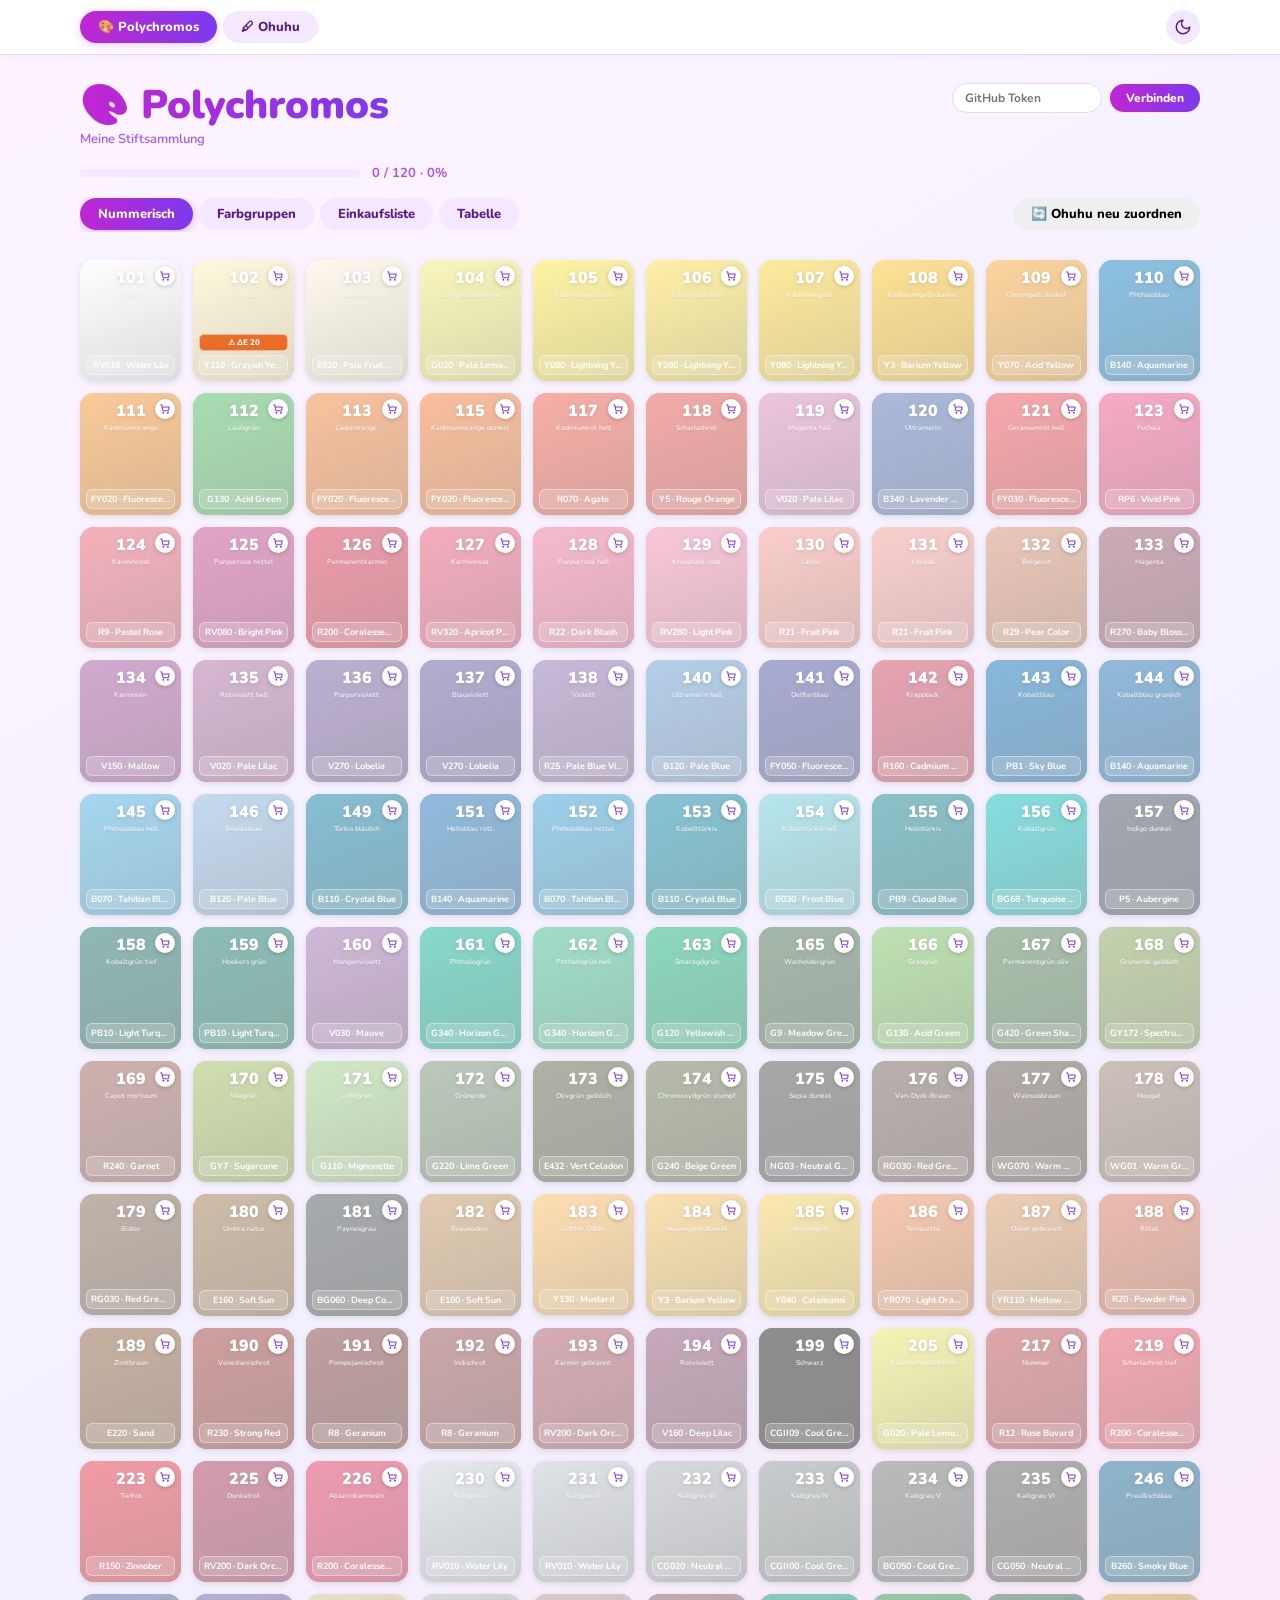
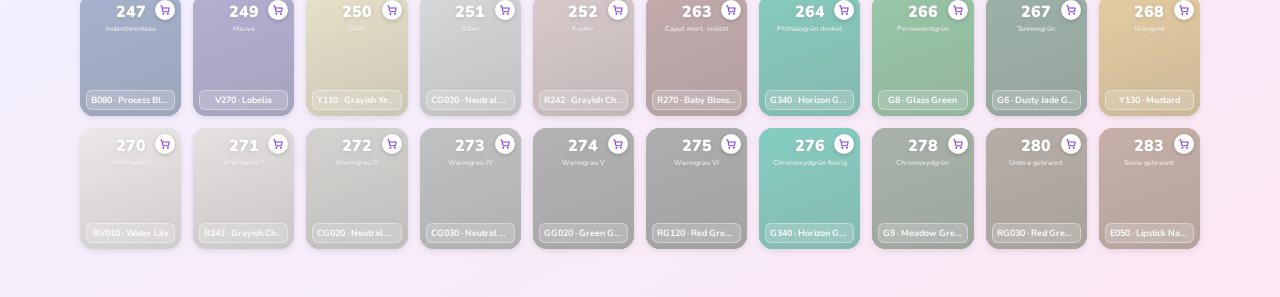
==== index.html @ 50393aac "feat: add Ohuhu color matching functionality and enhance UI with warning indicators" ====
<!DOCTYPE html>
<html lang="de">
<head>
  <meta charset="UTF-8">
  <meta name="viewport" content="width=device-width, initial-scale=1.0, viewport-fit=cover">
  <title>Colortracker</title>

  <!-- PWA -->
  <link rel="manifest" href="./manifest.json">
  <meta name="theme-color" content="#c026d3">
  <meta name="apple-mobile-web-app-capable" content="yes">
  <meta name="apple-mobile-web-app-status-bar-style" content="default">
  <meta name="apple-mobile-web-app-title" content="Colortracker">
  <link rel="apple-touch-icon" href="./icons/apple-touch-icon.png">
  <link rel="icon" type="image/x-icon" href="./favicon.ico">
  <link rel="icon" type="image/png" sizes="32x32" href="./icons/favicon-32x32.png">
  <link rel="icon" type="image/png" sizes="16x16" href="./icons/favicon-16x16.png">

  <link href="https://fonts.googleapis.com/css2?family=Nunito:wght@400;600;700;800;900&display=swap" rel="stylesheet">
  <link rel="stylesheet" href="./styles.css">
  <script>(function(){const t=localStorage.getItem('colortracker_theme')||( window.matchMedia('(prefers-color-scheme: dark)').matches?'dark':'light');document.documentElement.setAttribute('data-theme',t);})()</script>
  <script src="./data/polychromos.js"></script>
  <script src="./data/ohuhu.js"></script>
</head>
<body>
  <nav class="app-nav">
    <div class="nav-inner">
      <a href="./index.html" class="nav-link nav-link--active">🎨 Polychromos</a>
      <a href="./ohuhu.html" class="nav-link nav-link--inactive">🖊 Ohuhu</a>
      <button class="theme-toggle" id="themeToggle" aria-label="Dark mode umschalten"></button>
    </div>
  </nav>
  <div id="app" class="app-inner"></div>

  <script>

    // ── Helpers ───────────────────────────────────────────────────────────────
    function darken(hex, amount = 0.72) {
      const r = parseInt(hex.slice(1,3), 16);
      const g = parseInt(hex.slice(3,5), 16);
      const b = parseInt(hex.slice(5,7), 16);
      return '#' + [r,g,b].map(c => Math.round(c * amount).toString(16).padStart(2,'0')).join('');
    }

    const PENCILS_BY_NR = Object.fromEntries(PENCILS.map(p => [p.nr, p]));

    // ── Farbabstand (Lab/CIE76) für Ohuhu-Zuordnungs-Check ──────────────────────
    function hexToRgb(hex) {
      return [1,3,5].map(i => parseInt(hex.slice(i,i+2), 16));
    }
    function rgbToLab([r,g,b]) {
      const srgb = [r,g,b].map(c => {
        c /= 255;
        return c <= 0.04045 ? c/12.92 : Math.pow((c+0.055)/1.055, 2.4);
      });
      const [rl,gl,bl] = srgb;
      const x = (rl*0.4124564 + gl*0.3575761 + bl*0.1804375) / 0.95047;
      const y = (rl*0.2126729 + gl*0.7151522 + bl*0.0721750) / 1.0;
      const z = (rl*0.0193339 + gl*0.1191920 + bl*0.9503041) / 1.08883;
      const f = t => t > 0.008856 ? Math.cbrt(t) : (7.787*t + 16/116);
      const [fx,fy,fz] = [x,y,z].map(f);
      return [116*fy - 16, 500*(fx-fy), 200*(fy-fz)];
    }
    function labDist(hexA, hexB) {
      const [L1,a1,b1] = rgbToLab(hexToRgb(hexA));
      const [L2,a2,b2] = rgbToLab(hexToRgb(hexB));
      return Math.sqrt((L1-L2)**2 + (a1-a2)**2 + (b1-b2)**2);
    }
    // Für jeden Stift die nähste Ohuhu-Farbe vorab berechnen (Vergleich gegen die mittlere Auftragsstufe)
    const NEAREST_OHUHU_BY_NR = Object.fromEntries(PENCILS.map(p => {
      let best = null, bestDist = Infinity;
      for (const m of MARKERS) {
        const d = labDist(p.color, m.colors[2]);
        if (d < bestDist) { bestDist = d; best = m; }
      }
      return [p.nr, { code: best.code, name: best.name, dist: bestDist }];
    }));
    // Schwelle, ab der eine manuelle Zuordnung als farblich fragwürdig markiert wird (CIE76 ΔE)
    const OHUHU_MATCH_WARN_THRESHOLD = 20;

    // ── Ohuhu Dropdown ────────────────────────────────────────────────────────
    const MARKERS_BY_CODE = Object.fromEntries(MARKERS.map(m => [m.code, m]));

    const OHUHU_OPTS = '<option value="">— Ohuhu —</option>' +
      OHUHU_GROUPS.map(g => {
        const opts = g.codes
          .filter(c => MARKERS_BY_CODE[c])
          .map(c => `<option value="${c}">${c} · ${MARKERS_BY_CODE[c].name}</option>`)
          .join('');
        return opts ? `<optgroup label="${g.label}">${opts}</optgroup>` : '';
      }).join('');

    function ohuhuSelect(nr) {
      const val = getOhuhu(nr);
      const opts = val
        ? OHUHU_OPTS.replace(`value="${val}"`, `value="${val}" selected`)
        : OHUHU_OPTS;
      return `<select class="tile-ohuhu" onclick="event.stopPropagation()" onchange="setOhuhu(${nr},this.value)">${opts}</select>`;
    }

    // Prüft die manuelle Zuordnung gegen die reale Ohuhu-Farbe (ΔE = CIE76-Farbabstand, 0 = identisch, >20 = deutlich andere Farbe)
    function ohuhuMatchInfo(nr) {
      const val = getOhuhu(nr);
      const suggestion = NEAREST_OHUHU_BY_NR[nr];
      if (val) {
        const marker = MARKERS_BY_CODE[val];
        if (!marker) return null;
        const dist = labDist(PENCILS_BY_NR[nr].color, marker.colors[2]);
        if (dist >= OHUHU_MATCH_WARN_THRESHOLD) {
          return { type: 'warn', text: `⚠ ΔE ${dist.toFixed(0)}`,
            title: `Farbabstand groß (ΔE ${dist.toFixed(0)}) — näher wäre ${suggestion.code} · ${suggestion.name}` };
        }
        return null;
      }
      if (suggestion) {
        return { type: 'suggest', text: `≈ ${suggestion.code}`,
          title: `Nächstgelegene Ohuhu-Farbe (nicht bestätigt): ${suggestion.code} · ${suggestion.name}` };
      }
      return null;
    }

    function ohuhuMatchBadge(nr) {
      const info = ohuhuMatchInfo(nr);
      if (!info) return '';
      return `<div class="tile-ohuhu-warn${info.type === 'suggest' ? ' tile-ohuhu-warn--suggest' : ''}" title="${info.title}">${info.text}</div>`;
    }

    function ohuhuMatchInline(nr) {
      const info = ohuhuMatchInfo(nr);
      if (!info) return '';
      return `<span class="ohuhu-match-inline${info.type === 'suggest' ? ' ohuhu-match-inline--suggest' : ''}" title="${info.title}">${info.text}</span>`;
    }

    // ── State ─────────────────────────────────────────────────────────────────
    const STORAGE_KEY = 'polychromos_data';

    function loadState() {
      const raw = localStorage.getItem(STORAGE_KEY);
      if (raw === null) {
        // Erster Start: jeden Stift mit der farblich nächstgelegenen Ohuhu-Farbe vorbelegen
        const seeded = {};
        PENCILS.forEach(p => {
          const nearest = NEAREST_OHUHU_BY_NR[p.nr];
          if (nearest) seeded[p.nr] = { ohuhu: nearest.code, ohuhuAuto: true };
        });
        return seeded;
      }
      try { return JSON.parse(raw) || {}; }
      catch { return {}; }
    }

    function saveState() {
      localStorage.setItem(STORAGE_KEY, JSON.stringify(state));
    }

    let state = loadState();
    let currentView = localStorage.getItem('polychromos_view') || 'numeric';

    function isOwned(nr)    { return !!(state[nr]?.owned); }
    function isWishlist(nr) { return !!(state[nr]?.wishlist); }
    function getOhuhu(nr)   { return state[nr]?.ohuhu || ''; }
    function ownedCount()   { return PENCILS.filter(p => isOwned(p.nr)).length; }
    function wishlistCount(){ return PENCILS.filter(p => isWishlist(p.nr)).length; }

    function toggleOwned(nr) {
      state[nr] = state[nr] || {};
      state[nr].owned = !state[nr].owned;
      saveState(); broadcastUpdate(); scheduleGistSave();
      renderAll();
    }

    function toggleWishlist(nr) {
      state[nr] = state[nr] || {};
      state[nr].wishlist = !state[nr].wishlist;
      saveState(); broadcastUpdate(); scheduleGistSave(); renderAll();
    }

    function setOhuhu(nr, value) {
      state[nr] = state[nr] || {};
      state[nr].ohuhu = value.trim();
      state[nr].ohuhuAuto = false; // manuell bestätigt/geändert
      saveState(); broadcastUpdate(); scheduleGistSave();
    }

    // Überschreibt ALLE Ohuhu-Zuordnungen mit dem farblich nächstgelegenen Marker (ΔE-basiert)
    function recomputeAllOhuhuMatches() {
      PENCILS.forEach(p => {
        const nearest = NEAREST_OHUHU_BY_NR[p.nr];
        if (!nearest) return;
        state[p.nr] = state[p.nr] || {};
        state[p.nr].ohuhu = nearest.code;
        state[p.nr].ohuhuAuto = true;
      });
      saveState(); broadcastUpdate(); scheduleGistSave(); renderAll();
    }

    function setView(view) {
      currentView = view;
      localStorage.setItem('polychromos_view', view);
      renderAll();
    }

    // ── Shared Gist Sync ─────────────────────────────────────────────────────
    const TOKEN_KEY      = 'polychromos_gh_token';
    const SHARED_KEY     = 'shared_gist_id';
    const POLY_FILE      = 'polychromos_data.json';
    const OHUHU_FILE     = 'ohuhu_data.json';
    const GH_API         = 'https://api.github.com';

    let githubToken = localStorage.getItem(TOKEN_KEY) || '';
    let gistId      = localStorage.getItem(SHARED_KEY) || '';
    let syncStatus  = 'idle';
    let syncTimer   = null;

    function ghHeaders() {
      return { Authorization: `Bearer ${githubToken}`, Accept: 'application/vnd.github+json', 'Content-Type': 'application/json' };
    }

    async function connectGist() {
      const input = document.getElementById('token-input');
      const token = input?.value.trim();
      if (!token) return;
      githubToken = token;
      localStorage.setItem(TOKEN_KEY, token);
      gistId = ''; localStorage.removeItem(SHARED_KEY);
      await loadFromGist();
      renderAll();
    }

    function disconnectGist() {
      githubToken = ''; localStorage.removeItem(TOKEN_KEY);
      gistId = '';     localStorage.removeItem(SHARED_KEY);
      syncStatus = 'idle'; renderAll();
    }

    async function ensureGistId() {
      if (gistId) return;
      const r = await fetch(`${GH_API}/gists?per_page=100`, { headers: ghHeaders() });
      if (!r.ok) throw new Error('Token ungültig');
      const gists = await r.json();
      // Prefer shared gist (has both files), then fall back to single-file gists
      const found = gists.find(g => g.files[POLY_FILE] && g.files[OHUHU_FILE])
        || gists.find(g => g.files[POLY_FILE])
        || gists.find(g => g.files[OHUHU_FILE]);
      if (found) {
        gistId = found.id;
      } else {
        // Create shared gist with both datasets
        const ohuhuLocal = localStorage.getItem('ohuhu_data') || '{}';
        const cr = await fetch(`${GH_API}/gists`, {
          method: 'POST', headers: ghHeaders(),
          body: JSON.stringify({
            description: 'Polychromos & Ohuhu Sammlung',
            public: false,
            files: {
              [POLY_FILE]:  { content: JSON.stringify(state) },
              [OHUHU_FILE]: { content: ohuhuLocal },
            }
          })
        });
        if (!cr.ok) throw new Error('Gist erstellen fehlgeschlagen');
        gistId = (await cr.json()).id;
      }
      localStorage.setItem(SHARED_KEY, gistId);
    }

    async function loadFromGist() {
      if (!githubToken) return;
      syncStatus = 'syncing'; updateSyncUI();
      try {
        await ensureGistId();
        const r = await fetch(`${GH_API}/gists/${gistId}`, { headers: ghHeaders() });
        if (!r.ok) throw new Error();
        const data = await r.json();
        const content = data.files[POLY_FILE]?.content;
        if (content) { state = JSON.parse(content); saveState(); }
        syncStatus = 'synced';
      } catch(e) {
        syncStatus = 'error';
        gistId = ''; localStorage.removeItem(SHARED_KEY);
      }
      updateSyncUI();
    }

    async function saveToGist() {
      if (!githubToken) return;
      syncStatus = 'syncing'; updateSyncUI();
      try {
        await ensureGistId();
        const r = await fetch(`${GH_API}/gists/${gistId}`, {
          method: 'PATCH', headers: ghHeaders(),
          body: JSON.stringify({ files: { [POLY_FILE]: { content: JSON.stringify(state) } } })
        });
        if (!r.ok) throw new Error();
        syncStatus = 'synced';
      } catch(e) { syncStatus = 'error'; }
      updateSyncUI();
    }

    // ── Cross-Tab Sync ────────────────────────────────────────────────────────
    const syncChannel = new BroadcastChannel('polychromos-sync');

    function broadcastUpdate() {
      try { syncChannel.postMessage({ type: 'updated', source: 'polychromos' }); } catch {}
    }

    syncChannel.onmessage = ({ data }) => {
      if (data.type !== 'updated') return;
      state = loadState();
      renderAll();
    };

    function scheduleGistSave() {
      clearTimeout(syncTimer);
      syncTimer = setTimeout(saveToGist, 1500);
    }

    function updateSyncUI() {
      const el = document.getElementById('sync-status');
      if (!el) return;
      const map = { idle: '', syncing: '⏳', synced: '☁ gespeichert', error: '⚠ Fehler' };
      el.textContent = map[syncStatus] || '';
    }

    if (githubToken) loadFromGist().then(() => renderAll());

    // ── Render: Header ────────────────────────────────────────────────────────
    function renderAuthBar() {
      if (githubToken) {
        return `
          <div class="auth-bar">
            <span id="sync-status" class="sync-label">${{idle:'',syncing:'⏳',synced:'☁ gespeichert',error:'⚠ Fehler'}[syncStatus]||''}</span>
            <span class="connected-badge">✓ GitHub</span>
            <button class="auth-btn" onclick="disconnectGist()">Trennen</button>
          </div>`;
      }
      return `
        <div class="auth-bar">
          <input id="token-input" class="token-input" type="password" placeholder="GitHub Token"
            onkeydown="if(event.key==='Enter')connectGist()">
          <button class="connect-btn" onclick="connectGist()">Verbinden</button>
        </div>`;
    }

    function renderHeader() {
      const count = ownedCount();
      const pct = Math.round(count / PENCILS.length * 100);
      return `
        <div class="app-header">
          <div class="header-top">
            <div>
              <h1 class="app-title">🎨 Polychromos</h1>
              <p class="app-subtitle">Meine Stiftsammlung</p>
            </div>
            ${renderAuthBar()}
          </div>
          <div class="progress-row">
            <div class="progress-bar"><div class="progress-fill" style="width:${pct}%"></div></div>
            <span class="progress-label">${count} / ${PENCILS.length} · ${pct}%</span>
          </div>
          <div class="view-toggle">
            <button id="btn-numeric"  class="toggle-btn" onclick="setView('numeric')">Nummerisch</button>
            <button id="btn-groups"   class="toggle-btn" onclick="setView('groups')">Farbgruppen</button>
            <button id="btn-wishlist" class="toggle-btn" onclick="setView('wishlist')">Einkaufsliste${wishlistCount() ? ` (${wishlistCount()})` : ''}</button>
            <button id="btn-table"    class="toggle-btn" onclick="setView('table')">Tabelle</button>
            <button class="toggle-btn" style="margin-left:auto" onclick="recomputeAllOhuhuMatches()" data-tooltip="Alle Ohuhu-Zuordnungen anhand der Hex-Werte neu berechnen (überschreibt aktuelle Auswahl)">🔄 Ohuhu neu zuordnen</button>
          </div>
        </div>`;
    }

    // ── Render: Tile ──────────────────────────────────────────────────────────
    const ICON_CART = `<svg width="10" height="10" viewBox="0 0 24 24" fill="none" stroke="currentColor" stroke-width="2.5" stroke-linecap="round" stroke-linejoin="round"><circle cx="8" cy="21" r="1"/><circle cx="19" cy="21" r="1"/><path d="M2.05 2.05h2l2.66 12.42a2 2 0 0 0 2 1.58h9.78a2 2 0 0 0 1.95-1.57l1.65-7.43H5.12"/></svg>`;

    function renderTile(p) {
      const owned    = isOwned(p.nr);
      const wishlist = isWishlist(p.nr);

      const cartBadge = `<div class="tile-badge tile-badge--cart${wishlist ? ' tile-badge--cart-active' : ''}" onclick="event.stopPropagation();toggleWishlist(${p.nr})" data-tooltip="${wishlist ? 'Auf der Einkaufsliste' : 'Zur Einkaufsliste hinzufügen'}">${ICON_CART}</div>`;
      return `<div
        class="tile${owned ? '' : ' tile--unowned'}"
        onclick="toggleOwned(${p.nr})"
        title="${p.name} · Nr. ${p.nr} · ${p.lf}"
        style="background:linear-gradient(160deg,${p.color},${darken(p.color)})">
        <div class="tile-code">${p.nr}</div>
        <div class="tile-name">${p.name}</div>
        ${cartBadge}
        ${ohuhuMatchBadge(p.nr)}
        ${ohuhuSelect(p.nr)}
      </div>`;
    }

    // ── Render: Views ─────────────────────────────────────────────────────────

    function groupGradient(nrs, byNr) {
      const colors = nrs.map(nr => byNr[nr]?.color).filter(Boolean);
      const n = 10;
      const samples = colors.length <= n
        ? colors
        : Array.from({length: n}, (_, i) => colors[Math.floor(i * colors.length / n)]);
      return `linear-gradient(90deg, ${samples.join(', ')})`;
    }

    function renderNumeric() {
      return `<div class="tile-grid">${PENCILS.map(p => renderTile(p)).join('')}</div>`;
    }

    function renderGroups() {
      const byNr = Object.fromEntries(PENCILS.map(p => [p.nr, p]));
      return POLYCHROMOS_GROUPS.map(g => `
        <div class="color-group">
          <div class="group-gradient" style="background:${groupGradient(g.nrs, byNr)}"></div>
          <h2 class="group-heading">${g.label}</h2>
          <div class="tile-grid">${g.nrs.map(nr => byNr[nr] ? renderTile(byNr[nr]) : '').join('')}</div>
        </div>`).join('');
    }

    function renderShoppingList() {
      const items = PENCILS.filter(p => isWishlist(p.nr));
      if (!items.length) return `<p class="shopping-empty">Keine Stifte auf der Einkaufsliste.</p>`;
      return `<div class="shopping-list">${items.map(p => `
        <div class="shopping-item" onclick="toggleWishlist(${p.nr})" title="Von Liste entfernen">
          <div class="shopping-swatch" style="background:${p.color}"></div>
          <span class="shopping-code">Nr. ${p.nr}</span>
          <span class="shopping-name">${p.name}</span>
        </div>`).join('')}</div>`;
    }

    const ICON_CHECK = `<svg width="12" height="12" viewBox="0 0 24 24" fill="none" stroke="currentColor" stroke-width="3" stroke-linecap="round" stroke-linejoin="round"><polyline points="20 6 9 17 4 12"/></svg>`;

    function renderTable() {
      return `<div class="table-scroll"><table class="data-table">
        <thead><tr>
          <th></th>
          <th>Nr.</th>
          <th>Name</th>
          <th>Lichtfestigkeit</th>
          <th data-tooltip="Besessen">` + ICON_CHECK + `</th>
          <th data-tooltip="Einkaufsliste">` + ICON_CART + `</th>
          <th>Ohuhu</th>
        </tr></thead>
        <tbody>${PENCILS.map(p => {
          const owned    = isOwned(p.nr);
          const wishlist = isWishlist(p.nr);
          const ohuhu    = getOhuhu(p.nr);
          return `<tr>
            <td><div class="table-swatch" style="background:${p.color}"></div></td>
            <td>${p.nr}</td>
            <td>${p.name}</td>
            <td class="table-lf">${p.lf}</td>
            <td><button class="table-icon-btn${owned ? ' table-icon-btn--active' : ''}" onclick="toggleOwned(${p.nr})" data-tooltip="${owned ? 'Besessen' : 'Nicht besessen'}">${ICON_CHECK}</button></td>
            <td><button class="table-icon-btn${wishlist ? ' table-icon-btn--green' : ''}" onclick="toggleWishlist(${p.nr})" data-tooltip="${wishlist ? 'Auf der Einkaufsliste' : 'Zur Einkaufsliste hinzufügen'}">${ICON_CART}</button></td>
            <td style="color:var(--c-accent);font-size:12px">${ohuhu || '—'} ${ohuhuMatchInline(p.nr)}</td>
          </tr>`;
        }).join('')}</tbody>
      </table></div>`;
    }

    // ── Render: All ───────────────────────────────────────────────────────────
    function renderAll() {
      const app = document.getElementById('app');
      app.innerHTML = renderHeader() +
        (currentView === 'groups'   ? renderGroups() :
         currentView === 'wishlist' ? renderShoppingList() :
         currentView === 'table'    ? renderTable() :
         renderNumeric());
      document.getElementById('btn-numeric').className  = `toggle-btn toggle-btn--${currentView === 'numeric'  ? 'active' : 'inactive'}`;
      document.getElementById('btn-groups').className   = `toggle-btn toggle-btn--${currentView === 'groups'   ? 'active' : 'inactive'}`;
      document.getElementById('btn-wishlist').className = `toggle-btn toggle-btn--${currentView === 'wishlist' ? 'active' : 'inactive'}`;
      document.getElementById('btn-table').className    = `toggle-btn toggle-btn--${currentView === 'table'    ? 'active' : 'inactive'}`;
    }

    renderAll();

    if ('serviceWorker' in navigator) {
      navigator.serviceWorker.register('./sw.js').catch(e => console.warn('SW:', e));
    }

    // ── Theme toggle ──────────────────────────────────────────────────────────
    const themeToggle = document.getElementById('themeToggle');
    const ICON_SUN  = `<svg xmlns="http://www.w3.org/2000/svg" width="18" height="18" viewBox="0 0 24 24" fill="none" stroke="currentColor" stroke-width="2" stroke-linecap="round" stroke-linejoin="round"><circle cx="12" cy="12" r="4"/><path d="M12 2v2M12 20v2M4.93 4.93l1.41 1.41M17.66 17.66l1.41 1.41M2 12h2M20 12h2M6.34 17.66l-1.41 1.41M19.07 4.93l-1.41 1.41"/></svg>`;
    const ICON_MOON = `<svg xmlns="http://www.w3.org/2000/svg" width="18" height="18" viewBox="0 0 24 24" fill="none" stroke="currentColor" stroke-width="2" stroke-linecap="round" stroke-linejoin="round"><path d="M12 3a6 6 0 0 0 9 9 9 9 0 1 1-9-9Z"/></svg>`;
    function applyTheme(theme) {
      document.documentElement.setAttribute('data-theme', theme);
      themeToggle.innerHTML = theme === 'dark' ? ICON_SUN : ICON_MOON;
      localStorage.setItem('colortracker_theme', theme);
    }
    applyTheme(document.documentElement.getAttribute('data-theme') || 'light');
    themeToggle.addEventListener('click', () => {
      applyTheme(document.documentElement.getAttribute('data-theme') === 'dark' ? 'light' : 'dark');
    });
  </script>
</body>
</html>
---- styles.css ----
*,
*::before,
*::after {
  box-sizing: border-box;
}

:root {
  --c-primary: #c026d3;
  --c-secondary: #7c3aed;
  --c-accent: #a855f7;
  --c-light: #f3e8ff;
  --c-mid: #e9d5ff;
  --c-text: #581c87;
  --shadow-sm: 0 2px 6px rgba(0, 0, 0, 0.1);
  --shadow-md: 0 8px 24px rgba(0, 0, 0, 0.16);
}

body {
  font-family: "Nunito", sans-serif;
  background: linear-gradient(150deg, #fdf4ff 0%, #f3f0ff 60%, #fce7f3 100%);
  min-height: 100vh;
  margin: 0;
}

/* ── Nav ──────────────────────────────────────────────────────────────────── */
.app-nav {
  background: white;
  border-bottom: 1.5px solid var(--c-mid);
  position: sticky;
  top: 0;
  z-index: 50;
  box-shadow: 0 1px 8px rgba(168, 85, 247, 0.07);
}
.nav-inner {
  max-width: 72rem;
  margin: 0 auto;
  padding: 10px 16px;
  display: flex;
  gap: 6px;
  align-items: center;
}
.nav-link {
  padding: 7px 18px;
  border-radius: 99px;
  font-size: 13px;
  font-weight: 800;
  text-decoration: none;
  transition: opacity 0.15s;
}
.nav-link--active {
  background: linear-gradient(90deg, var(--c-primary), var(--c-secondary));
  color: white;
  box-shadow: 0 2px 10px rgba(168, 85, 247, 0.3);
}
.nav-link--inactive {
  background: var(--c-light);
  color: var(--c-text);
}
.nav-link--inactive:hover {
  opacity: 0.7;
}

/* ── App shell ────────────────────────────────────────────────────────────── */
.app-inner {
  max-width: 72rem;
  margin: 0 auto;
  padding: 28px 16px;
  padding-bottom: max(48px, env(safe-area-inset-bottom));
}

/* ── Header ───────────────────────────────────────────────────────────────── */
.app-header {
  margin-bottom: 28px;
  overflow-x: hidden;
}

.header-top {
  display: flex;
  align-items: flex-start;
  justify-content: space-between;
  gap: 16px;
  margin-bottom: 16px;
  flex-wrap: wrap;
}

.app-title {
  font-size: clamp(26px, 6vw, 40px);
  font-weight: 900;
  line-height: 1.1;
  background: linear-gradient(90deg, var(--c-primary), var(--c-secondary));
  -webkit-background-clip: text;
  -webkit-text-fill-color: transparent;
  background-clip: text;
  margin: 0 0 3px;
}
.app-subtitle {
  font-size: 13px;
  font-weight: 600;
  color: var(--c-accent);
  margin: 0;
}

/* ── Progress ─────────────────────────────────────────────────────────────── */
.progress-row {
  display: flex;
  align-items: center;
  gap: 12px;
  margin-bottom: 16px;
}
.progress-bar {
  flex: 1;
  max-width: 280px;
  height: 8px;
  background: var(--c-light);
  border-radius: 99px;
  overflow: hidden;
}
.progress-fill {
  height: 100%;
  border-radius: 99px;
  background: linear-gradient(90deg, var(--c-primary), var(--c-secondary));
  transition: width 0.4s ease;
}
.progress-label {
  font-size: 13px;
  font-weight: 700;
  color: var(--c-accent);
  white-space: nowrap;
}

/* ── View toggle ──────────────────────────────────────────────────────────── */
.view-toggle {
  display: flex;
  gap: 6px;
  overflow-x: auto;
  -webkit-overflow-scrolling: touch;
  scrollbar-width: none;
  padding-bottom: 2px;
}
.view-toggle::-webkit-scrollbar { display: none; }
.view-toggle .toggle-btn { flex-shrink: 0; }

.toggle-btn {
  padding: 7px 18px;
  border-radius: 99px;
  font-size: 13px;
  font-weight: 800;
  border: none;
  cursor: pointer;
  font-family: "Nunito", sans-serif;
  transition: box-shadow 0.15s;
}
.toggle-btn--active {
  background: linear-gradient(90deg, var(--c-primary), var(--c-secondary));
  color: white;
  box-shadow: 0 2px 10px rgba(168, 85, 247, 0.4);
}
.toggle-btn--inactive {
  background: var(--c-light);
  color: var(--c-text);
}

/* ── Auth bar ─────────────────────────────────────────────────────────────── */
.auth-bar {
  display: flex;
  align-items: center;
  gap: 8px;
  flex-wrap: wrap;
  justify-content: flex-end;
  flex-shrink: 0;
}
.sync-label {
  font-size: 11px;
  font-weight: 700;
  color: var(--c-accent);
}
.connected-badge {
  font-size: 11px;
  font-weight: 800;
  background: #f0fdf4;
  color: #16a34a;
  padding: 4px 12px;
  border-radius: 99px;
}
.auth-btn {
  font-size: 11px;
  font-weight: 800;
  color: var(--c-text);
  background: var(--c-light);
  border: none;
  padding: 5px 12px;
  border-radius: 99px;
  cursor: pointer;
  font-family: "Nunito", sans-serif;
}
.token-input {
  font-size: 12px;
  font-weight: 700;
  font-family: "Nunito", sans-serif;
  padding: 6px 12px;
  border-radius: 99px;
  border: 1.5px solid var(--c-mid);
  outline: none;
  color: var(--c-text);
  width: 150px;
  background: white;
  transition: border-color 0.15s;
}
.token-input:focus {
  border-color: var(--c-accent);
}
.connect-btn {
  font-size: 12px;
  font-weight: 800;
  color: white;
  background: linear-gradient(90deg, var(--c-primary), var(--c-secondary));
  border: none;
  padding: 6px 16px;
  border-radius: 99px;
  cursor: pointer;
  font-family: "Nunito", sans-serif;
}

/* ── Groups ───────────────────────────────────────────────────────────────── */
.color-group {
  margin-bottom: 32px;
}
.group-gradient {
  height: 40px;
  border-radius: 6px;
  margin-bottom: 10px;
  width: 100%;
}
.group-heading {
  font-size: 11px;
  font-weight: 800;
  color: var(--c-text);
  text-transform: uppercase;
  letter-spacing: 0.1em;
  margin: 0 0 12px;
}

/* ── Tile grid ────────────────────────────────────────────────────────────── */
.tile-grid {
  display: grid;
  grid-template-columns: repeat(auto-fill, minmax(76px, 1fr));
  gap: 8px;
}
@media (min-width: 480px) {
  .tile-grid {
    grid-template-columns: repeat(auto-fill, minmax(88px, 1fr));
    gap: 10px;
  }
}
@media (min-width: 768px) {
  .tile-grid {
    grid-template-columns: repeat(auto-fill, minmax(96px, 1fr));
    gap: 12px;
  }
}

/* ── Tile ─────────────────────────────────────────────────────────────────── */
.tile {
  aspect-ratio: 5 / 6;
  border-radius: 14px;
  padding: 10px 6px 28px;
  cursor: pointer;
  position: relative;
  box-shadow: var(--shadow-sm);
  display: flex;
  flex-direction: column;
  align-items: center;
  transition:
    transform 0.12s ease,
    box-shadow 0.12s ease,
    filter 0.2s ease,
    opacity 0.2s ease;
  -webkit-tap-highlight-color: transparent;
  user-select: none;
}
.tile:hover {
  transform: translateY(-3px);
  box-shadow: var(--shadow-md);
  z-index: 10;
}
.tile:active {
  transform: translateY(-1px);
}
.tile--unowned::before {
  content: '';
  position: absolute;
  inset: 0;
  border-radius: inherit;
  background: rgba(255, 255, 255, 0.52);
  z-index: 0;
  pointer-events: none;
}
:root[data-theme="dark"] .tile--unowned::before {
  background: rgba(15, 17, 40, 0.6);
}

.tile-code {
  font-weight: 900;
  color: white;
  text-shadow: 0 1px 4px rgba(0, 0, 0, 0.3);
  line-height: 1;
  text-align: center;
}
.tile-code--lg {
  font-size: 17px;
}
.tile-code--md {
  font-size: 13px;
}
.tile-code--sm {
  font-size: 10px;
}

.tile-name {
  font-size: 7px;
  font-weight: 600;
  color: rgba(255, 255, 255, 0.88);
  text-align: center;
  margin-top: 4px;
  line-height: 1.3;
  text-shadow: 0 1px 2px rgba(0, 0, 0, 0.25);
}

/* shared badge base */
.tile-badge,
.tile-refill-badge,
.tile-cart-badge {
  position: absolute;
  width: 20px;
  height: 20px;
  border-radius: 50%;
  background: white;
  display: flex;
  align-items: center;
  justify-content: center;
  box-shadow: 0 1px 4px rgba(0, 0, 0, 0.2);
  z-index: 1;
  transition: background 0.15s, color 0.15s;
}

/* positions */
.tile-badge         { top: 6px;    right: 6px;  color: var(--c-secondary); font-size: 10px; font-weight: 900; }
.tile-refill-badge  { bottom: 6px; left: 6px;   color: #d1d5db; }
.tile-cart-badge    { top: 6px;    right: 6px;  color: #d1d5db; }
.tile-cart-badge--br{ top: auto;   left: auto; bottom: 6px; right: 6px; }

/* hover */
.tile-refill-badge:hover,
.tile-cart-badge:hover { color: #9ca3af; }

/* active = green circle */
.tile-refill-badge--owned    { color: var(--c-secondary); }
.tile-cart-badge--active,
.tile-badge--cart-active     { background: #4ade80; color: white; }

/* ── Shopping list ────────────────────────────────────────────────────────── */
.shopping-list {
  display: flex;
  flex-direction: column;
  gap: 6px;
}
.shopping-item {
  display: flex;
  align-items: center;
  gap: 12px;
  padding: 10px 14px;
  background: white;
  border-radius: 12px;
  box-shadow: var(--shadow-sm);
  cursor: pointer;
  transition: opacity 0.15s;
}
:root[data-theme="dark"] .shopping-item { background: #2d1b3d; }
.shopping-item:hover { opacity: 0.75; }
.shopping-swatch {
  width: 28px;
  height: 28px;
  border-radius: 6px;
  flex-shrink: 0;
  box-shadow: var(--shadow-sm);
}
.shopping-code {
  font-size: 13px;
  font-weight: 800;
  color: var(--c-text);
  white-space: nowrap;
}
.shopping-name {
  font-size: 13px;
  font-weight: 600;
  color: var(--c-accent);
}
.shopping-empty {
  text-align: center;
  color: var(--c-accent);
  font-size: 14px;
  font-weight: 600;
  padding: 48px 0;
  line-height: 1.8;
}

.refill-label {
  margin-left: 8px;
  opacity: 0.75;
}

.tile-ohuhu {
  position: absolute;
  bottom: 6px;
  left: 6px;
  right: 6px;
  background: rgba(255, 255, 255, 0.18);
  border: 1.5px solid rgba(255, 255, 255, 0.38);
  border-radius: 6px;
  padding: 3px 4px;
  font-size: 9px;
  font-weight: 700;
  color: white;
  text-align: center;
  outline: none;
  font-family: "Nunito", sans-serif;
  caret-color: white;
  transition: background 0.15s, border-color 0.15s;
  /* select element reset */
  appearance: none;
  -webkit-appearance: none;
  cursor: pointer;
  text-overflow: ellipsis;
}
.tile-ohuhu::placeholder { color: rgba(255, 255, 255, 0.5); }
.tile-ohuhu:focus,
.tile-ohuhu:hover { background: rgba(255, 255, 255, 0.32); border-color: rgba(255, 255, 255, 0.8); }
.tile-ohuhu option,
.tile-ohuhu optgroup { color: #1e1b4b; background: white; font-size: 13px; font-family: "Nunito", sans-serif; }

/* Ohuhu-Zuordnungs-Check auf Polychromos-Kacheln */
.tile-ohuhu-warn {
  position: absolute;
  bottom: 30px;
  left: 6px;
  right: 6px;
  text-align: center;
  background: rgba(234, 88, 12, 0.85);
  border: 1px solid rgba(255, 255, 255, 0.5);
  border-radius: 5px;
  padding: 2px 4px;
  font-size: 8px;
  font-weight: 800;
  color: white;
  white-space: nowrap;
  overflow: hidden;
  text-overflow: ellipsis;
}
.tile-ohuhu-warn--suggest {
  background: rgba(255, 255, 255, 0.1);
  border-style: dashed;
  font-weight: 600;
  opacity: 0.8;
}
.ohuhu-match-inline {
  display: inline-block;
  margin-left: 6px;
  padding: 1px 5px;
  border-radius: 4px;
  font-size: 10px;
  font-weight: 800;
  background: rgba(234, 88, 12, 0.85);
  color: white;
}
.ohuhu-match-inline--suggest {
  background: rgba(255, 255, 255, 0.12);
  border: 1px dashed rgba(255, 255, 255, 0.4);
  font-weight: 600;
  opacity: 0.85;
}

/* Polychromos link badge on Ohuhu tiles */
.tile-poly-link {
  position: absolute;
  bottom: 6px;
  left: 50%;
  transform: translateX(-50%);
  background: rgba(255,255,255,0.2);
  border: 1px solid rgba(255,255,255,0.45);
  border-radius: 5px;
  padding: 2px 6px;
  font-size: 8px;
  font-weight: 800;
  color: white;
  white-space: nowrap;
  text-shadow: 0 1px 2px rgba(0,0,0,0.2);
  letter-spacing: 0.02em;
}
.tile-poly-link--auto {
  background: rgba(255,255,255,0.08);
  border-style: dashed;
  font-weight: 600;
  opacity: 0.75;
}

/* ── Dark mode ────────────────────────────────────────────────────────────── */
:root[data-theme="dark"] {
  --c-primary:   #d946ef;
  --c-secondary: #8b5cf6;
  --c-accent:    #c084fc;
  --c-light:     #2d1b3d;
  --c-mid:       #4a2d6b;
  --c-text:      #e9d5ff;
  --shadow-sm:   0 2px 6px rgba(0, 0, 0, 0.5);
  --shadow-md:   0 8px 24px rgba(0, 0, 0, 0.6);
}

:root[data-theme="dark"] body {
  background: linear-gradient(150deg, #1a0a2e 0%, #1e1040 60%, #2d1040 100%);
}

:root[data-theme="dark"] .app-nav {
  background: #1a0a2e;
  border-bottom-color: var(--c-mid);
}

:root[data-theme="dark"] .connected-badge {
  background: #14532d;
  color: #86efac;
}

:root[data-theme="dark"] .token-input {
  background: #2d1b3d;
  color: var(--c-text);
}

:root[data-theme="dark"] .tile-ohuhu option,
:root[data-theme="dark"] .tile-ohuhu optgroup {
  background: #1a0a2e;
  color: #e9d5ff;
}

/* ── Theme toggle button ──────────────────────────────────────────────────── */
.theme-toggle {
  margin-left: auto;
  background: var(--c-light);
  color: var(--c-text);
  border: none;
  border-radius: 99px;
  width: 34px;
  height: 34px;
  cursor: pointer;
  display: flex;
  align-items: center;
  justify-content: center;
  transition: background 0.15s, color 0.15s;
  flex-shrink: 0;
}
.theme-toggle:hover { opacity: 0.8; }

/* ── Table view ───────────────────────────────────────────────────────────── */
.table-scroll {
  overflow-x: auto;
  -webkit-overflow-scrolling: touch;
}
.data-table {
  width: 100%;
  border-collapse: collapse;
  font-size: 13px;
  font-family: 'Nunito', sans-serif;
}
.data-table th {
  text-align: left;
  font-size: 11px;
  font-weight: 800;
  text-transform: uppercase;
  letter-spacing: 0.08em;
  color: var(--c-accent);
  padding: 6px 10px;
  border-bottom: 1.5px solid var(--c-mid);
  white-space: nowrap;
}
.data-table td {
  padding: 6px 10px;
  border-bottom: 1px solid var(--c-mid);
  color: var(--c-text);
  font-weight: 600;
  vertical-align: middle;
}
.data-table tr:last-child td { border-bottom: none; }
.data-table tbody tr { transition: background 0.1s; }
.data-table tbody tr:hover { background: var(--c-light); }
.table-swatch {
  width: 24px;
  height: 24px;
  border-radius: 6px;
  box-shadow: var(--shadow-sm);
  flex-shrink: 0;
}
.table-icon-btn {
  background: none;
  border: none;
  cursor: pointer;
  padding: 2px;
  border-radius: 50%;
  display: inline-flex;
  align-items: center;
  justify-content: center;
  color: #d1d5db;
  transition: color 0.15s;
  position: relative;
}
.table-icon-btn:hover { color: #9ca3af; }
.table-icon-btn--active { color: var(--c-secondary); }
.table-icon-btn--green  { color: #4ade80; }
.table-lf { font-size: 11px; white-space: nowrap; }

/* ── Tooltips ─────────────────────────────────────────────────────────────── */
[data-tooltip]::after {
  content: attr(data-tooltip);
  position: absolute;
  bottom: calc(100% + 6px);
  left: 50%;
  transform: translateX(-50%);
  background: rgba(15, 17, 40, 0.92);
  color: white;
  font-size: 11px;
  font-weight: 700;
  font-family: 'Nunito', sans-serif;
  padding: 4px 8px;
  border-radius: 6px;
  white-space: nowrap;
  pointer-events: none;
  opacity: 0;
  transition: opacity 0.15s;
  z-index: 100;
}
[data-tooltip]:hover::after { opacity: 1; }

/* top-positioned badges: tooltip below */
.tile-cart-badge:not(.tile-cart-badge--br)[data-tooltip]::after,
.tile-badge[data-tooltip]::after {
  bottom: auto;
  top: calc(100% + 6px);
}

:root[data-theme="dark"] [data-tooltip]::after {
  background: rgba(233, 213, 255, 0.95);
  color: #1a0a2e;
}

/* ── Scrollbar ────────────────────────────────────────────────────────────── */
::-webkit-scrollbar {
  width: 6px;
}
::-webkit-scrollbar-track {
  background: transparent;
}
::-webkit-scrollbar-thumb {
  background: var(--c-mid);
  border-radius: 3px;
}
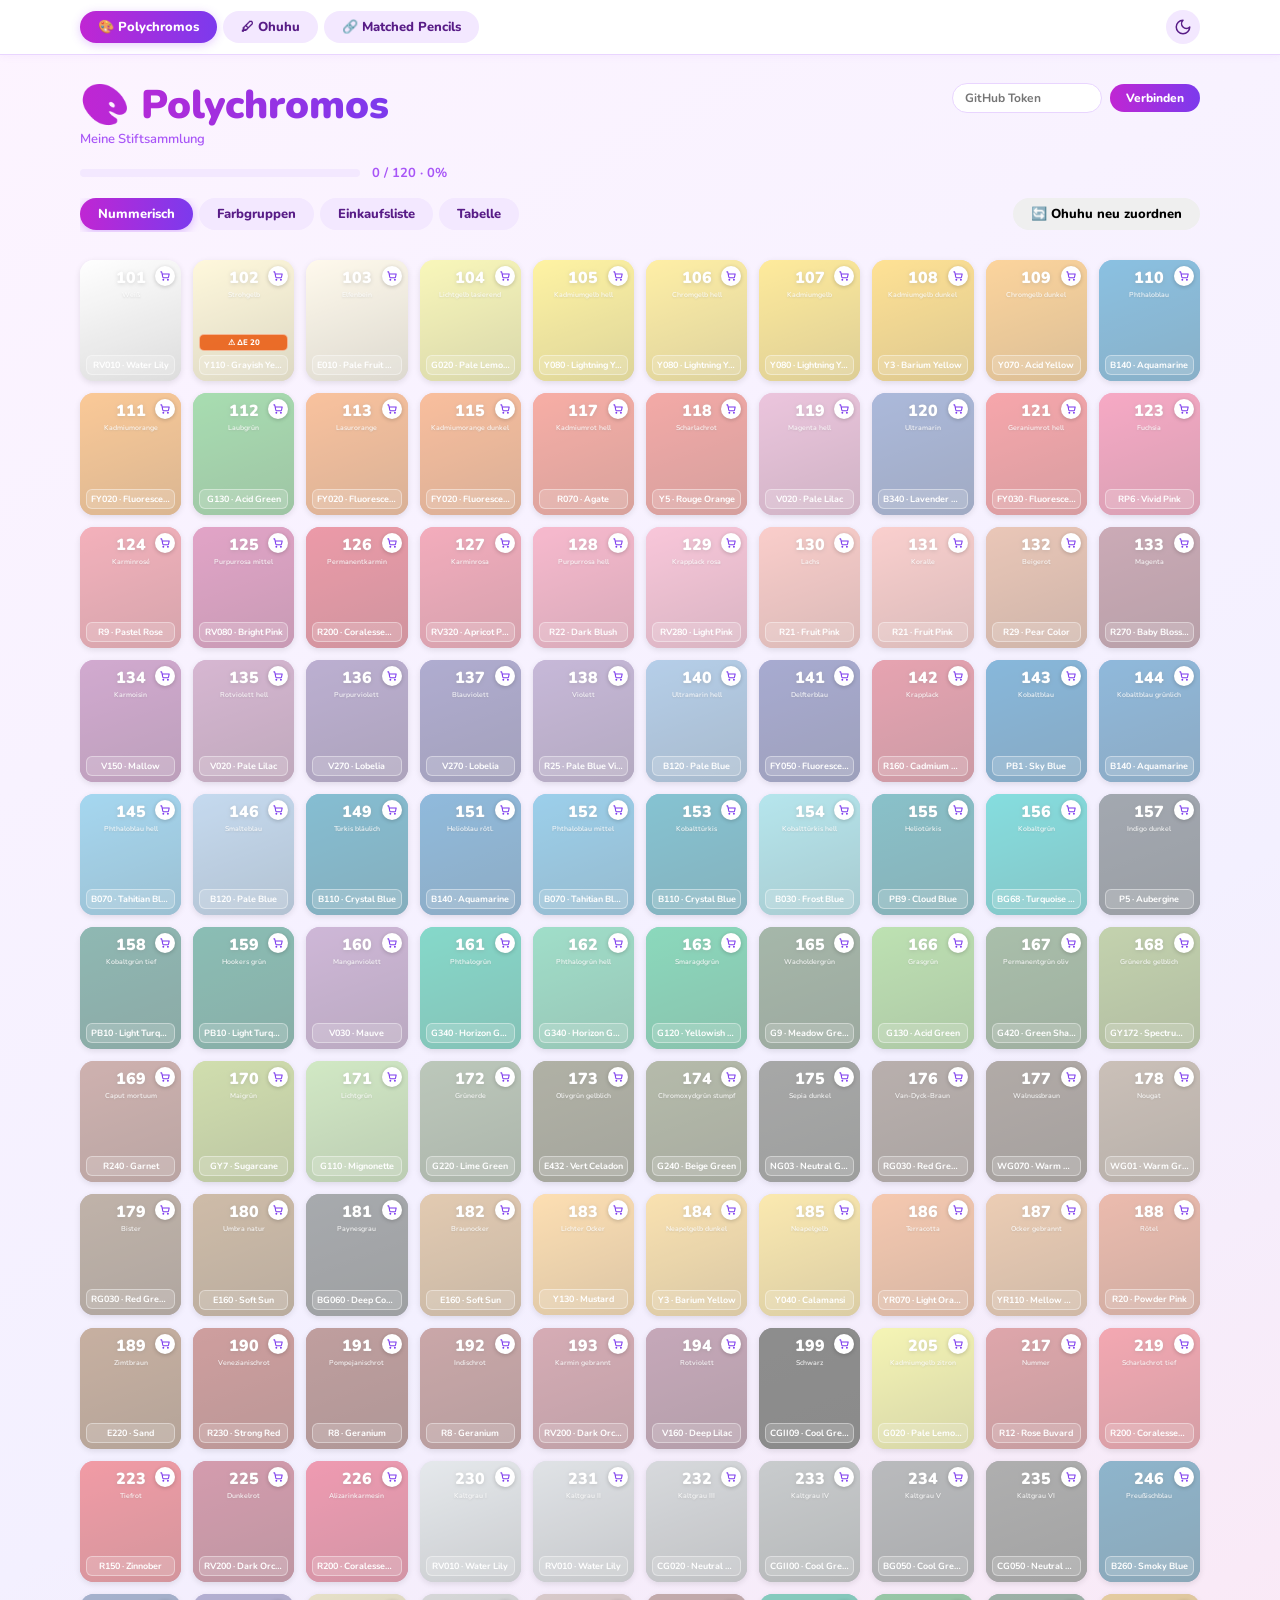
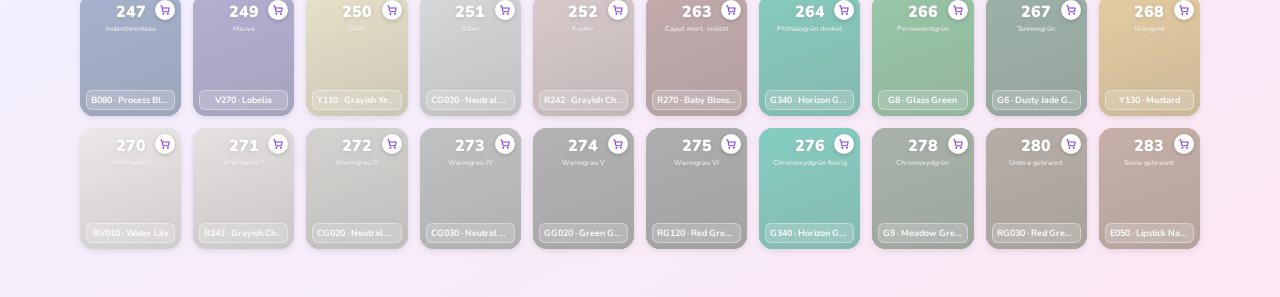
==== commit cbf0f9fa: "feat: add matched pencils page and update navigation links" ====
--- a/index.html
+++ b/index.html
@@ -27,6 +27,7 @@
     <div class="nav-inner">
       <a href="./index.html" class="nav-link nav-link--active">🎨 Polychromos</a>
       <a href="./ohuhu.html" class="nav-link nav-link--inactive">🖊 Ohuhu</a>
+      <a href="./matched-pencils.html" class="nav-link nav-link--inactive">🔗 Matched Pencils</a>
       <button class="theme-toggle" id="themeToggle" aria-label="Dark mode umschalten"></button>
     </div>
   </nav>
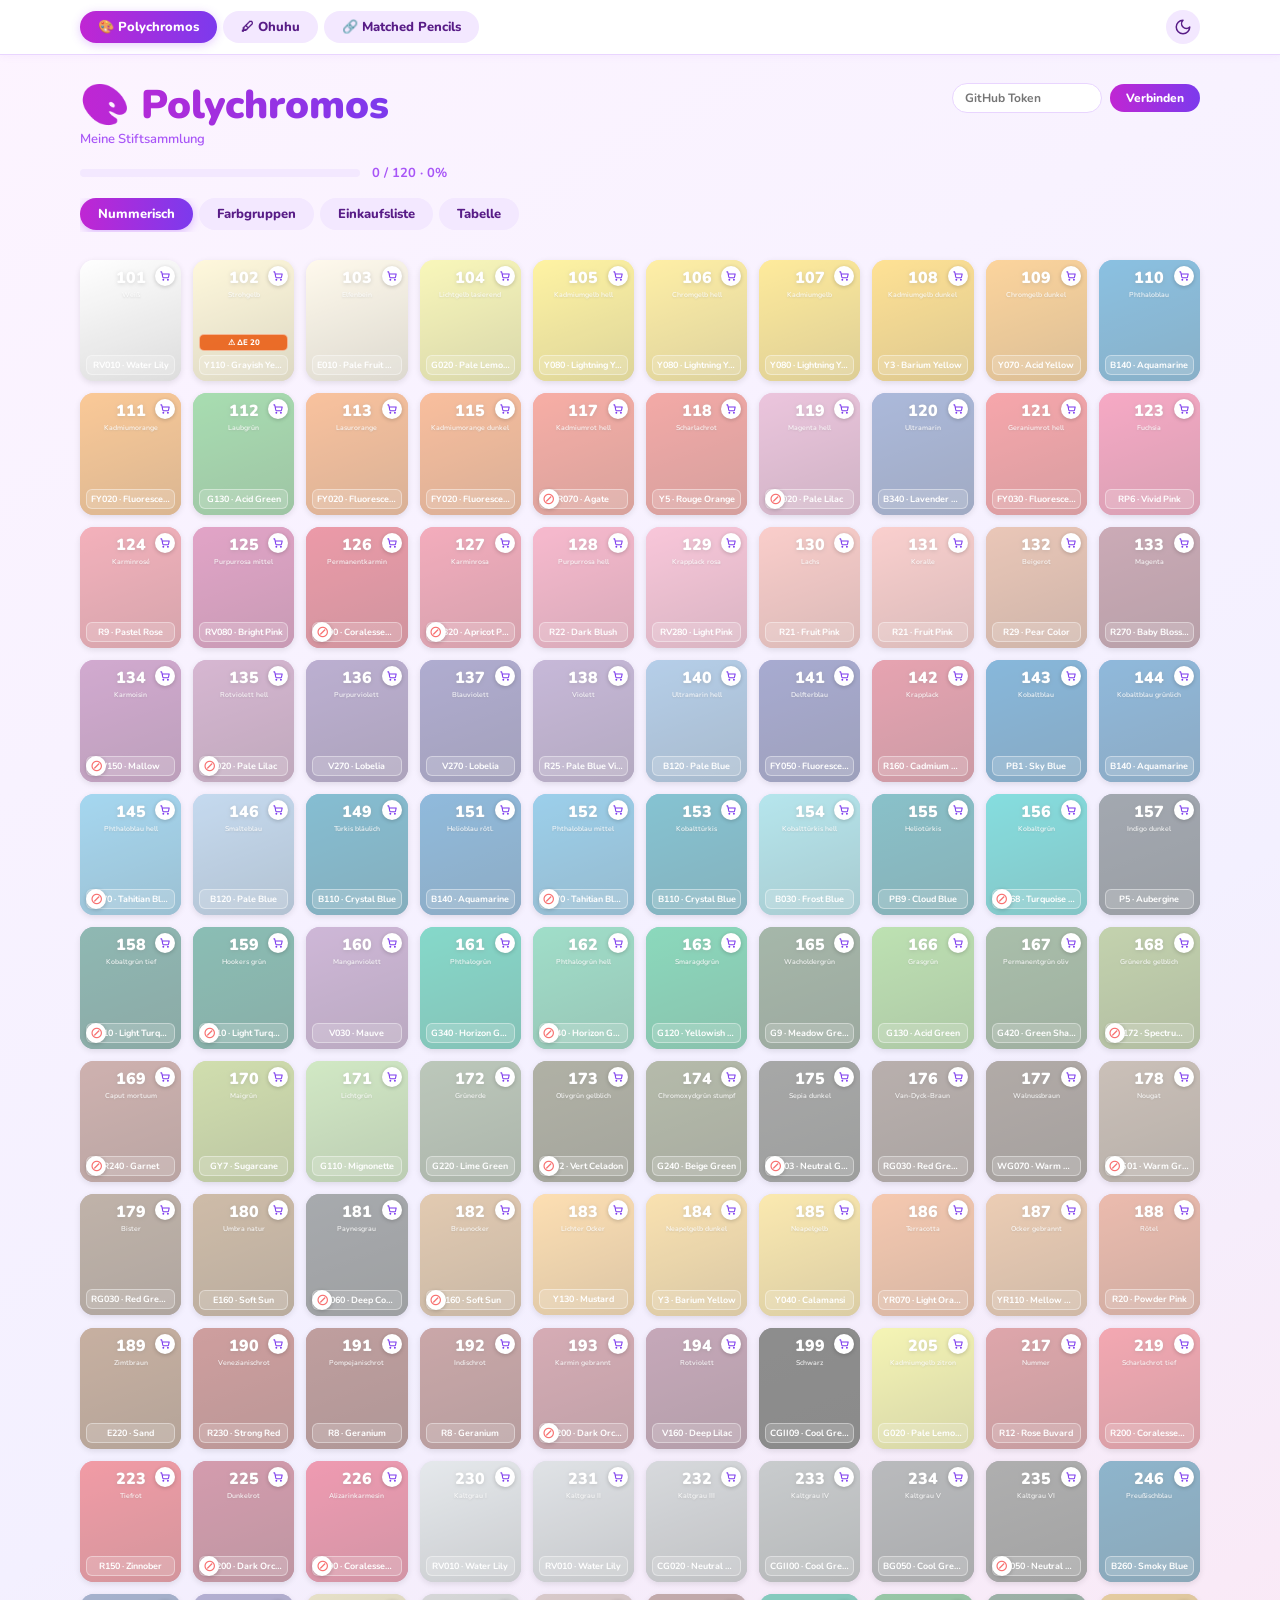
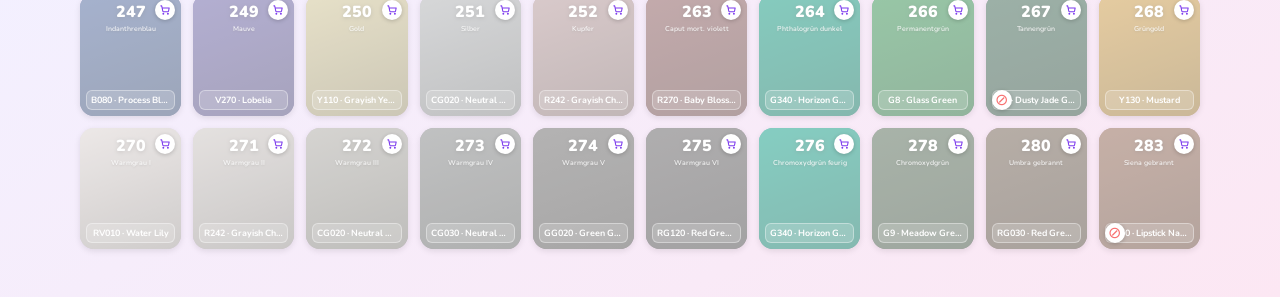
==== commit 8b62961d: "Refactor Ohuhu matching and shop refill features - Removed the function to recompute all Ohuhu match" ====
--- a/index.html
+++ b/index.html
@@ -181,18 +181,6 @@
       state[nr].ohuhu = value.trim();
       state[nr].ohuhuAuto = false; // manuell bestätigt/geändert
       saveState(); broadcastUpdate(); scheduleGistSave();
-    }
-
-    // Überschreibt ALLE Ohuhu-Zuordnungen mit dem farblich nächstgelegenen Marker (ΔE-basiert)
-    function recomputeAllOhuhuMatches() {
-      PENCILS.forEach(p => {
-        const nearest = NEAREST_OHUHU_BY_NR[p.nr];
-        if (!nearest) return;
-        state[p.nr] = state[p.nr] || {};
-        state[p.nr].ohuhu = nearest.code;
-        state[p.nr].ohuhuAuto = true;
-      });
-      saveState(); broadcastUpdate(); scheduleGistSave(); renderAll();
     }
 
     function setView(view) {
@@ -364,7 +352,6 @@
             <button id="btn-groups"   class="toggle-btn" onclick="setView('groups')">Farbgruppen</button>
             <button id="btn-wishlist" class="toggle-btn" onclick="setView('wishlist')">Einkaufsliste${wishlistCount() ? ` (${wishlistCount()})` : ''}</button>
             <button id="btn-table"    class="toggle-btn" onclick="setView('table')">Tabelle</button>
-            <button class="toggle-btn" style="margin-left:auto" onclick="recomputeAllOhuhuMatches()" data-tooltip="Alle Ohuhu-Zuordnungen anhand der Hex-Werte neu berechnen (überschreibt aktuelle Auswahl)">🔄 Ohuhu neu zuordnen</button>
           </div>
         </div>`;
     }
@@ -380,10 +367,13 @@
       return `<div
         class="tile${owned ? '' : ' tile--unowned'}"
         onclick="toggleOwned(${p.nr})"
-        title="${p.name} · Nr. ${p.nr} · ${p.lf}"
+        title="${p.name} · Nr. ${p.nr} · ${p.lf}${p.inStock === false ? ' · vergriffen' : ''}"
         style="background:linear-gradient(160deg,${p.color},${darken(p.color)})">
-        <div class="tile-code">${p.nr}</div>
+        ${p.shopUrl
+          ? `<a class="tile-code" href="${p.shopUrl}" target="_blank" rel="noopener" onclick="event.stopPropagation()" data-tooltip="Im Kunstpark-Shop ansehen">${p.nr}</a>`
+          : `<div class="tile-code">${p.nr}</div>`}
         <div class="tile-name">${p.name}</div>
+        ${p.inStock === false ? `<div class="tile-refill-badge" style="color:#f87171" data-tooltip="Aktuell vergriffen im Shop">⊘</div>` : ''}
         ${cartBadge}
         ${ohuhuMatchBadge(p.nr)}
         ${ohuhuSelect(p.nr)}
@@ -423,6 +413,9 @@
           <div class="shopping-swatch" style="background:${p.color}"></div>
           <span class="shopping-code">Nr. ${p.nr}</span>
           <span class="shopping-name">${p.name}</span>
+          ${p.inStock === false
+            ? `<span class="ohuhu-match-inline" style="margin-left:auto" title="Aktuell vergriffen im Shop">vergriffen</span>`
+            : (p.shopUrl ? `<span class="ohuhu-match-inline ohuhu-match-inline--suggest" style="margin-left:auto" title="Verfügbar im Shop">verfügbar</span>` : '')}
         </div>`).join('')}</div>`;
     }
 
@@ -445,8 +438,8 @@
           const ohuhu    = getOhuhu(p.nr);
           return `<tr>
             <td><div class="table-swatch" style="background:${p.color}"></div></td>
-            <td>${p.nr}</td>
-            <td>${p.name}</td>
+            <td>${p.shopUrl ? `<a href="${p.shopUrl}" target="_blank" rel="noopener" style="color:inherit" data-tooltip="Im Kunstpark-Shop ansehen">${p.nr}</a>` : p.nr}</td>
+            <td>${p.name}${p.inStock === false ? ' <span class="ohuhu-match-inline" title="Aktuell vergriffen im Shop">vergriffen</span>' : ''}</td>
             <td class="table-lf">${p.lf}</td>
             <td><button class="table-icon-btn${owned ? ' table-icon-btn--active' : ''}" onclick="toggleOwned(${p.nr})" data-tooltip="${owned ? 'Besessen' : 'Nicht besessen'}">${ICON_CHECK}</button></td>
             <td><button class="table-icon-btn${wishlist ? ' table-icon-btn--green' : ''}" onclick="toggleWishlist(${p.nr})" data-tooltip="${wishlist ? 'Auf der Einkaufsliste' : 'Zur Einkaufsliste hinzufügen'}">${ICON_CART}</button></td>
--- a/styles.css
+++ b/styles.css
@@ -300,12 +300,15 @@
 }
 
 .tile-code {
+  display: block;
   font-weight: 900;
   color: white;
+  text-decoration: none;
   text-shadow: 0 1px 4px rgba(0, 0, 0, 0.3);
   line-height: 1;
   text-align: center;
 }
+a.tile-code:hover { text-decoration: underline; }
 .tile-code--lg {
   font-size: 17px;
 }
@@ -340,6 +343,7 @@
   justify-content: center;
   box-shadow: 0 1px 4px rgba(0, 0, 0, 0.2);
   z-index: 1;
+  text-decoration: none;
   transition: background 0.15s, color 0.15s;
 }
 
@@ -570,6 +574,7 @@
   font-family: 'Nunito', sans-serif;
 }
 .data-table th {
+  position: relative;
   text-align: left;
   font-size: 11px;
   font-weight: 800;
@@ -629,7 +634,11 @@
   font-family: 'Nunito', sans-serif;
   padding: 4px 8px;
   border-radius: 6px;
-  white-space: nowrap;
+  white-space: normal;
+  max-width: 220px;
+  width: max-content;
+  text-align: left;
+  line-height: 1.35;
   pointer-events: none;
   opacity: 0;
   transition: opacity 0.15s;
@@ -639,7 +648,8 @@
 
 /* top-positioned badges: tooltip below */
 .tile-cart-badge:not(.tile-cart-badge--br)[data-tooltip]::after,
-.tile-badge[data-tooltip]::after {
+.tile-badge[data-tooltip]::after,
+.data-table th[data-tooltip]::after {
   bottom: auto;
   top: calc(100% + 6px);
 }
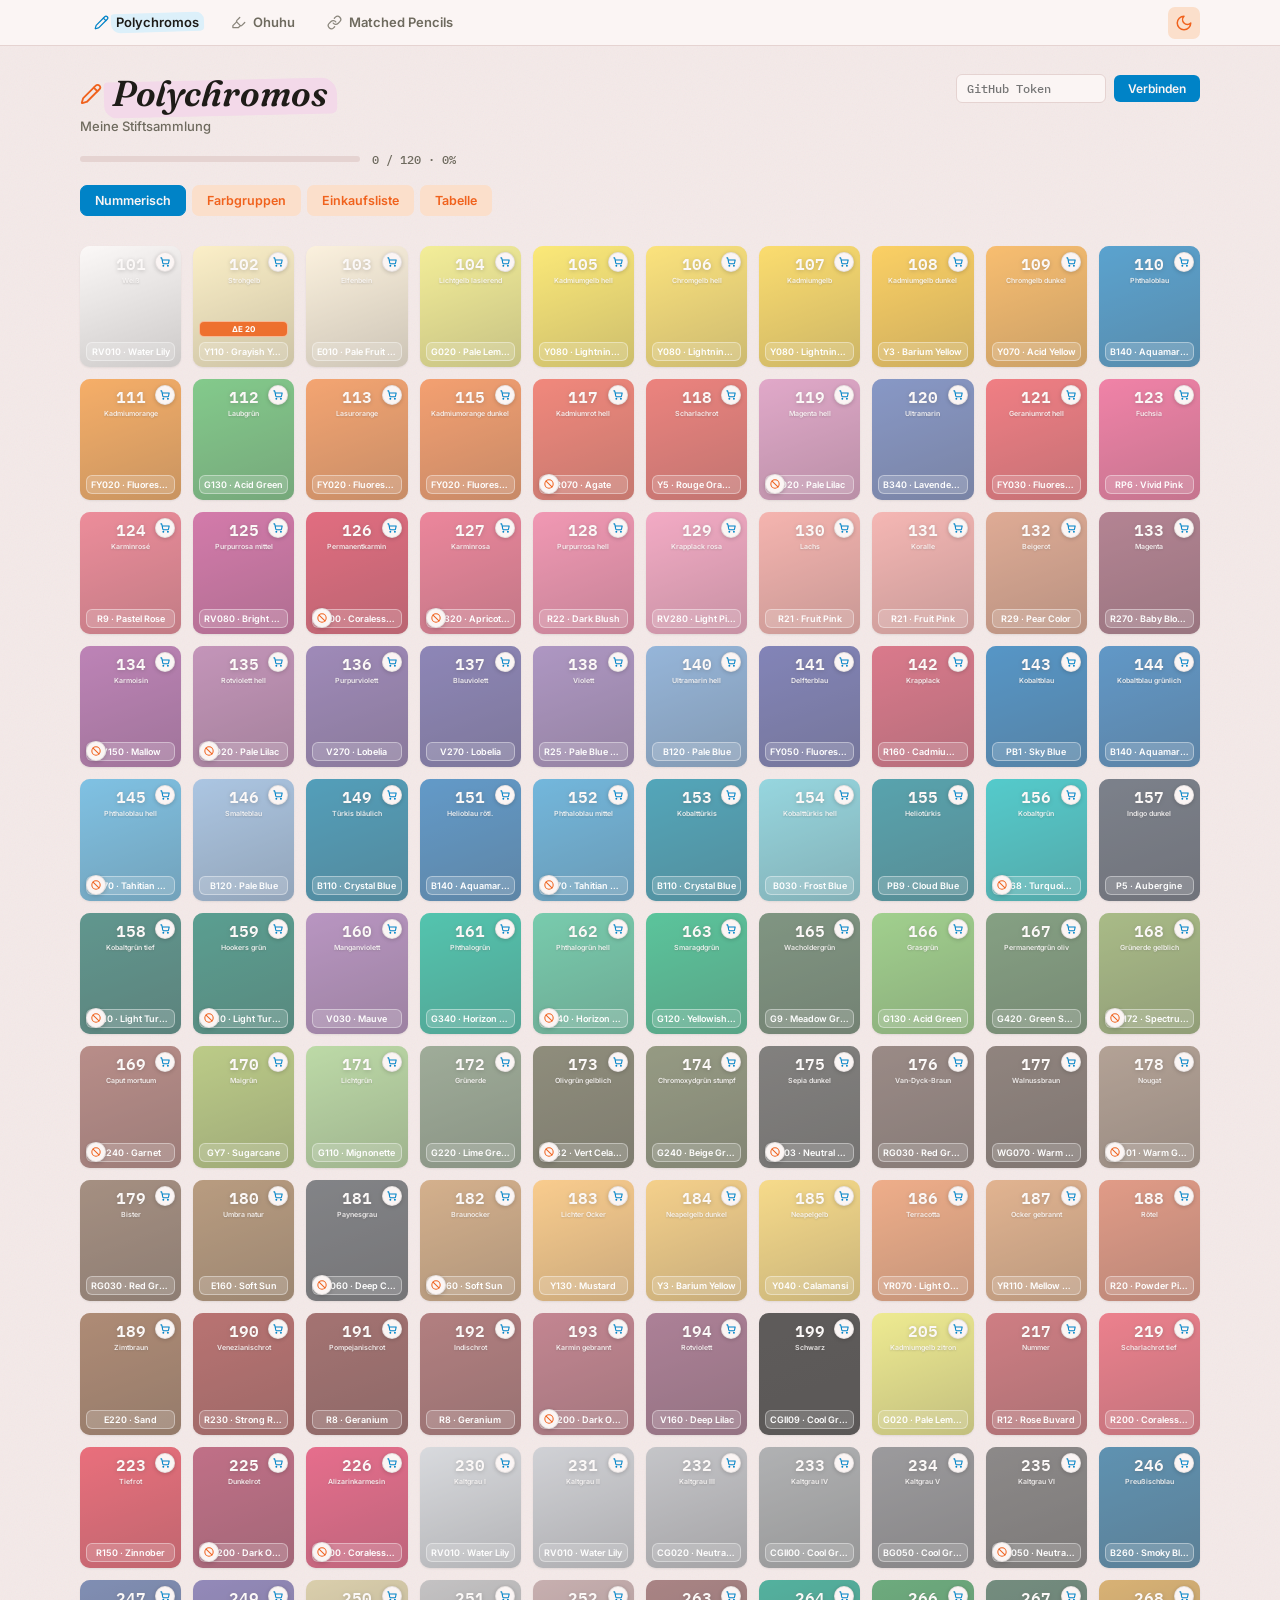
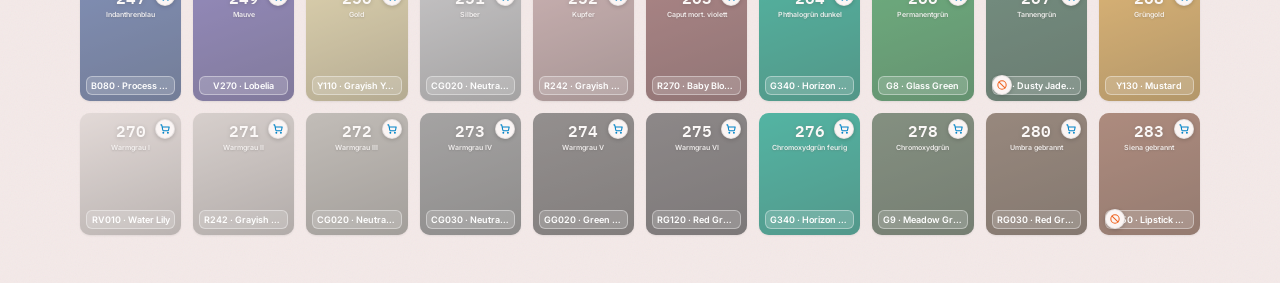
==== commit 068f46c5: "refactor: update theme colors and typography across ohuhu and prefill pages - Changed theme color fr" ====
--- a/index.html
+++ b/index.html
@@ -7,7 +7,7 @@
 
   <!-- PWA -->
   <link rel="manifest" href="./manifest.json">
-  <meta name="theme-color" content="#c026d3">
+  <meta name="theme-color" content="#0083C7">
   <meta name="apple-mobile-web-app-capable" content="yes">
   <meta name="apple-mobile-web-app-status-bar-style" content="default">
   <meta name="apple-mobile-web-app-title" content="Colortracker">
@@ -16,7 +16,9 @@
   <link rel="icon" type="image/png" sizes="32x32" href="./icons/favicon-32x32.png">
   <link rel="icon" type="image/png" sizes="16x16" href="./icons/favicon-16x16.png">
 
-  <link href="https://fonts.googleapis.com/css2?family=Nunito:wght@400;600;700;800;900&display=swap" rel="stylesheet">
+  <link rel="preconnect" href="https://fonts.googleapis.com">
+  <link rel="preconnect" href="https://fonts.gstatic.com" crossorigin>
+  <link href="https://fonts.googleapis.com/css2?family=Fraunces:ital,wght@0,600;1,500;1,600;1,700&family=Inter:wght@400;500;600;700&family=IBM+Plex+Mono:wght@500;600&display=swap" rel="stylesheet">
   <link rel="stylesheet" href="./styles.css">
   <script>(function(){const t=localStorage.getItem('colortracker_theme')||( window.matchMedia('(prefers-color-scheme: dark)').matches?'dark':'light');document.documentElement.setAttribute('data-theme',t);})()</script>
   <script src="./data/polychromos.js"></script>
@@ -25,9 +27,9 @@
 <body>
   <nav class="app-nav">
     <div class="nav-inner">
-      <a href="./index.html" class="nav-link nav-link--active">🎨 Polychromos</a>
-      <a href="./ohuhu.html" class="nav-link nav-link--inactive">🖊 Ohuhu</a>
-      <a href="./matched-pencils.html" class="nav-link nav-link--inactive">🔗 Matched Pencils</a>
+      <a href="./index.html" class="nav-link nav-link--active"><svg width="15" height="15" viewBox="0 0 24 24" fill="none" stroke="currentColor" stroke-width="2" stroke-linecap="round" stroke-linejoin="round"><path d="M21.174 6.812a1 1 0 0 0-3.986-3.987L3.842 16.174a2 2 0 0 0-.5.83l-1.321 4.352a.5.5 0 0 0 .622.622l4.353-1.321a2 2 0 0 0 .83-.497z"/><path d="m15 5 4 4"/></svg><span class="nav-link-text">Polychromos</span></a>
+      <a href="./ohuhu.html" class="nav-link nav-link--inactive"><svg width="15" height="15" viewBox="0 0 24 24" fill="none" stroke="currentColor" stroke-width="2" stroke-linecap="round" stroke-linejoin="round"><path d="m9 11-6 6v3h9l3-3"/><path d="m22 12-4.6 4.6a2 2 0 0 1-2.8 0l-5.2-5.2a2 2 0 0 1 0-2.8L14 4"/></svg><span class="nav-link-text">Ohuhu</span></a>
+      <a href="./matched-pencils.html" class="nav-link nav-link--inactive"><svg width="15" height="15" viewBox="0 0 24 24" fill="none" stroke="currentColor" stroke-width="2" stroke-linecap="round" stroke-linejoin="round"><path d="M10 13a5 5 0 0 0 7.54.54l3-3a5 5 0 0 0-7.07-7.07l-1.72 1.71"/><path d="M14 11a5 5 0 0 0-7.54-.54l-3 3a5 5 0 0 0 7.07 7.07l1.71-1.71"/></svg><span class="nav-link-text">Matched Pencils</span></a>
       <button class="theme-toggle" id="themeToggle" aria-label="Dark mode umschalten"></button>
     </div>
   </nav>
@@ -36,6 +38,11 @@
   <script>
 
     // ── Helpers ───────────────────────────────────────────────────────────────
+    const ICON_PENCIL = `<svg width="22" height="22" viewBox="0 0 24 24" fill="none" stroke="currentColor" stroke-width="2" stroke-linecap="round" stroke-linejoin="round"><path d="M21.174 6.812a1 1 0 0 0-3.986-3.987L3.842 16.174a2 2 0 0 0-.5.83l-1.321 4.352a.5.5 0 0 0 .622.622l4.353-1.321a2 2 0 0 0 .83-.497z"/><path d="m15 5 4 4"/></svg>`;
+    const ICON_SYNCING = `<svg width="11" height="11" viewBox="0 0 24 24" fill="none" stroke="currentColor" stroke-width="2.5" stroke-linecap="round" stroke-linejoin="round"><path d="M21 12a9 9 0 1 1-2.64-6.36"/><path d="M21 3v6h-6"/></svg>`;
+    const ICON_CLOUD = `<svg width="11" height="11" viewBox="0 0 24 24" fill="none" stroke="currentColor" stroke-width="2.5" stroke-linecap="round" stroke-linejoin="round"><path d="M17.5 19H9a7 7 0 1 1 6.71-9h.79a4.5 4.5 0 1 1 0 9z"/></svg>`;
+    const ICON_WARN = `<svg width="11" height="11" viewBox="0 0 24 24" fill="none" stroke="currentColor" stroke-width="2.5" stroke-linecap="round" stroke-linejoin="round"><path d="m21.73 18-8-14a2 2 0 0 0-3.48 0l-8 14A2 2 0 0 0 4 21h16a2 2 0 0 0 1.73-3Z"/><line x1="12" y1="9" x2="12" y2="13"/><line x1="12" y1="17" x2="12.01" y2="17"/></svg>`;
+
     function darken(hex, amount = 0.72) {
       const r = parseInt(hex.slice(1,3), 16);
       const g = parseInt(hex.slice(3,5), 16);
@@ -108,7 +115,7 @@
         if (!marker) return null;
         const dist = labDist(PENCILS_BY_NR[nr].color, marker.colors[2]);
         if (dist >= OHUHU_MATCH_WARN_THRESHOLD) {
-          return { type: 'warn', text: `⚠ ΔE ${dist.toFixed(0)}`,
+          return { type: 'warn', text: `ΔE ${dist.toFixed(0)}`,
             title: `Farbabstand groß (ΔE ${dist.toFixed(0)}) — näher wäre ${suggestion.code} · ${suggestion.name}` };
         }
         return null;
@@ -304,11 +311,20 @@
       syncTimer = setTimeout(saveToGist, 1500);
     }
 
+    function syncStatusMarkup(status) {
+      const map = {
+        idle: '',
+        syncing: `${ICON_SYNCING} Speichert…`,
+        synced: `${ICON_CLOUD} Gespeichert`,
+        error: `${ICON_WARN} Fehler`,
+      };
+      return map[status] || '';
+    }
+
     function updateSyncUI() {
       const el = document.getElementById('sync-status');
       if (!el) return;
-      const map = { idle: '', syncing: '⏳', synced: '☁ gespeichert', error: '⚠ Fehler' };
-      el.textContent = map[syncStatus] || '';
+      el.innerHTML = syncStatusMarkup(syncStatus);
     }
 
     if (githubToken) loadFromGist().then(() => renderAll());
@@ -318,8 +334,8 @@
       if (githubToken) {
         return `
           <div class="auth-bar">
-            <span id="sync-status" class="sync-label">${{idle:'',syncing:'⏳',synced:'☁ gespeichert',error:'⚠ Fehler'}[syncStatus]||''}</span>
-            <span class="connected-badge">✓ GitHub</span>
+            <span id="sync-status" class="sync-label">${syncStatusMarkup(syncStatus)}</span>
+            <span class="connected-badge">${ICON_CHECK} GitHub</span>
             <button class="auth-btn" onclick="disconnectGist()">Trennen</button>
           </div>`;
       }
@@ -338,7 +354,7 @@
         <div class="app-header">
           <div class="header-top">
             <div>
-              <h1 class="app-title">🎨 Polychromos</h1>
+              <h1 class="app-title">${ICON_PENCIL}<span class="app-title-text">Polychromos</span></h1>
               <p class="app-subtitle">Meine Stiftsammlung</p>
             </div>
             ${renderAuthBar()}
@@ -373,7 +389,7 @@
           ? `<a class="tile-code" href="${p.shopUrl}" target="_blank" rel="noopener" onclick="event.stopPropagation()" data-tooltip="Im Kunstpark-Shop ansehen">${p.nr}</a>`
           : `<div class="tile-code">${p.nr}</div>`}
         <div class="tile-name">${p.name}</div>
-        ${p.inStock === false ? `<div class="tile-refill-badge" style="color:#f87171" data-tooltip="Aktuell vergriffen im Shop">⊘</div>` : ''}
+        ${p.inStock === false ? `<div class="tile-refill-badge" style="color:var(--accent-warm)" data-tooltip="Aktuell vergriffen im Shop"><svg width="10" height="10" viewBox="0 0 24 24" fill="none" stroke="currentColor" stroke-width="2.5" stroke-linecap="round" stroke-linejoin="round"><circle cx="12" cy="12" r="10"/><path d="m4.9 4.9 14.2 14.2"/></svg></div>` : ''}
         ${cartBadge}
         ${ohuhuMatchBadge(p.nr)}
         ${ohuhuSelect(p.nr)}
@@ -420,6 +436,11 @@
     }
 
     const ICON_CHECK = `<svg width="12" height="12" viewBox="0 0 24 24" fill="none" stroke="currentColor" stroke-width="3" stroke-linecap="round" stroke-linejoin="round"><polyline points="20 6 9 17 4 12"/></svg>`;
+
+    function lfBar(lf) {
+      const n = (lf.match(/★/g) || []).length;
+      return `<span class="lf-bar" data-tooltip="Lichtechtheit ${n}/3">${[1,2,3].map(i => `<span${i <= n ? ' class="lf-bar--filled"' : ''}></span>`).join('')}</span>`;
+    }
 
     function renderTable() {
       return `<div class="table-scroll"><table class="data-table">
@@ -440,10 +461,10 @@
             <td><div class="table-swatch" style="background:${p.color}"></div></td>
             <td>${p.shopUrl ? `<a href="${p.shopUrl}" target="_blank" rel="noopener" style="color:inherit" data-tooltip="Im Kunstpark-Shop ansehen">${p.nr}</a>` : p.nr}</td>
             <td>${p.name}${p.inStock === false ? ' <span class="ohuhu-match-inline" title="Aktuell vergriffen im Shop">vergriffen</span>' : ''}</td>
-            <td class="table-lf">${p.lf}</td>
+            <td class="table-lf">${lfBar(p.lf)}</td>
             <td><button class="table-icon-btn${owned ? ' table-icon-btn--active' : ''}" onclick="toggleOwned(${p.nr})" data-tooltip="${owned ? 'Besessen' : 'Nicht besessen'}">${ICON_CHECK}</button></td>
             <td><button class="table-icon-btn${wishlist ? ' table-icon-btn--green' : ''}" onclick="toggleWishlist(${p.nr})" data-tooltip="${wishlist ? 'Auf der Einkaufsliste' : 'Zur Einkaufsliste hinzufügen'}">${ICON_CART}</button></td>
-            <td style="color:var(--c-accent);font-size:12px">${ohuhu || '—'} ${ohuhuMatchInline(p.nr)}</td>
+            <td style="color:var(--ink-soft);font-size:12px;font-family:var(--font-mono)">${ohuhu || '—'} ${ohuhuMatchInline(p.nr)}</td>
           </tr>`;
         }).join('')}</tbody>
       </table></div>`;
--- a/styles.css
+++ b/styles.css
@@ -5,60 +5,98 @@
 }
 
 :root {
-  --c-primary: #c026d3;
-  --c-secondary: #7c3aed;
-  --c-accent: #a855f7;
-  --c-light: #f3e8ff;
-  --c-mid: #e9d5ff;
-  --c-text: #581c87;
-  --shadow-sm: 0 2px 6px rgba(0, 0, 0, 0.1);
-  --shadow-md: 0 8px 24px rgba(0, 0, 0, 0.16);
+  /* surface */
+  --paper:        #F4E9E8;
+  --paper-raised: #FBF5F4;
+  --line:         #E5D3D1;
+
+  /* ink */
+  --ink:          #1E1C18;
+  --ink-soft:     #6E6A5E;
+  --ink-faint:    #9C9788;
+
+  /* accent — named after real pigments */
+  --accent:       #0083C7; /* Zeruleanblau */
+  --accent-soft:  #DCF0FA;
+  --accent-warm:  #F0621D; /* Cadmiumorange */
+  --accent-warm-soft: #FBDFCB;
+
+  --ok:           #2F9E52;
+  --ok-soft:      #DEF3E4;
+
+  --shadow-sm: 0 1px 2px rgba(30, 28, 24, 0.08);
+  --shadow-md: 0 6px 18px rgba(30, 28, 24, 0.14);
+
+  --font-display: "Fraunces", "Inter", serif;
+  --font-body:    "Inter", sans-serif;
+  --font-mono:    "IBM Plex Mono", ui-monospace, monospace;
+}
+
+html {
+  overflow-x: hidden;
 }
 
 body {
-  font-family: "Nunito", sans-serif;
-  background: linear-gradient(150deg, #fdf4ff 0%, #f3f0ff 60%, #fce7f3 100%);
+  overflow-x: hidden;
+  font-family: var(--font-body);
+  color: var(--ink);
+  background:
+    url("data:image/svg+xml,%3Csvg xmlns='http://www.w3.org/2000/svg' width='180' height='180'%3E%3Cfilter id='n'%3E%3CfeTurbulence type='fractalNoise' baseFrequency='0.85' numOctaves='2' stitchTiles='stitch'/%3E%3C/filter%3E%3Crect width='100%25' height='100%25' filter='url(%23n)' opacity='0.05'/%3E%3C/svg%3E"),
+    var(--paper);
   min-height: 100vh;
   margin: 0;
 }
 
 /* ── Nav ──────────────────────────────────────────────────────────────────── */
 .app-nav {
-  background: white;
-  border-bottom: 1.5px solid var(--c-mid);
+  background: var(--paper-raised);
+  border-bottom: 1px solid var(--line);
   position: sticky;
   top: 0;
   z-index: 50;
-  box-shadow: 0 1px 8px rgba(168, 85, 247, 0.07);
 }
 .nav-inner {
   max-width: 72rem;
   margin: 0 auto;
-  padding: 10px 16px;
-  display: flex;
-  gap: 6px;
+  padding: 0 16px;
+  display: flex;
+  gap: 4px;
   align-items: center;
 }
 .nav-link {
-  padding: 7px 18px;
-  border-radius: 99px;
+  display: flex;
+  align-items: center;
+  gap: 7px;
+  padding: 14px 14px 12px;
+  font-family: var(--font-body);
   font-size: 13px;
-  font-weight: 800;
+  font-weight: 600;
   text-decoration: none;
-  transition: opacity 0.15s;
-}
+  color: var(--ink-soft);
+  border-bottom: 3px solid transparent;
+  transition: color 0.15s;
+  position: relative;
+}
+.nav-link svg { flex-shrink: 0; opacity: 0.8; position: relative; z-index: 1; }
 .nav-link--active {
-  background: linear-gradient(90deg, var(--c-primary), var(--c-secondary));
-  color: white;
-  box-shadow: 0 2px 10px rgba(168, 85, 247, 0.3);
-}
-.nav-link--inactive {
-  background: var(--c-light);
-  color: var(--c-text);
-}
-.nav-link--inactive:hover {
-  opacity: 0.7;
-}
+  color: var(--ink);
+  border-bottom-color: transparent;
+}
+.nav-link--active svg { opacity: 1; color: var(--accent); }
+.nav-link-text { position: relative; z-index: 1; }
+.nav-link--active .nav-link-text::before {
+  content: '';
+  position: absolute;
+  left: -5px;
+  right: -5px;
+  top: -1px;
+  bottom: -2px;
+  background: var(--accent-soft);
+  border-radius: 3px 8px 4px 9px;
+  transform: rotate(-1.8deg);
+  z-index: -1;
+}
+.nav-link--inactive:hover { color: var(--ink); }
 
 /* ── App shell ────────────────────────────────────────────────────────────── */
 .app-inner {
@@ -79,24 +117,43 @@
   align-items: flex-start;
   justify-content: space-between;
   gap: 16px;
-  margin-bottom: 16px;
+  margin-bottom: 18px;
   flex-wrap: wrap;
 }
 
 .app-title {
-  font-size: clamp(26px, 6vw, 40px);
-  font-weight: 900;
+  display: flex;
+  align-items: center;
+  gap: 10px;
+  font-family: var(--font-display);
+  font-size: clamp(24px, 5.5vw, 36px);
+  font-weight: 600;
   line-height: 1.1;
-  background: linear-gradient(90deg, var(--c-primary), var(--c-secondary));
-  -webkit-background-clip: text;
-  -webkit-text-fill-color: transparent;
-  background-clip: text;
-  margin: 0 0 3px;
+  color: var(--ink);
+  margin: 0 0 4px;
+}
+.app-title svg { color: var(--accent-warm); flex-shrink: 0; }
+.app-title-text {
+  position: relative;
+  display: inline-block;
+  font-style: italic;
+}
+.app-title-text::before {
+  content: '';
+  position: absolute;
+  left: -8px;
+  right: -10px;
+  top: 6px;
+  bottom: -2px;
+  background: #F3D9E9; /* Chinacridonmagenta, sehr blass */
+  border-radius: 4px 16px 6px 13px;
+  transform: rotate(-1.3deg);
+  z-index: -1;
 }
 .app-subtitle {
   font-size: 13px;
-  font-weight: 600;
-  color: var(--c-accent);
+  font-weight: 500;
+  color: var(--ink-soft);
   margin: 0;
 }
 
@@ -105,26 +162,27 @@
   display: flex;
   align-items: center;
   gap: 12px;
-  margin-bottom: 16px;
+  margin-bottom: 18px;
 }
 .progress-bar {
   flex: 1;
   max-width: 280px;
-  height: 8px;
-  background: var(--c-light);
-  border-radius: 99px;
+  height: 6px;
+  background: var(--line);
+  border-radius: 3px;
   overflow: hidden;
 }
 .progress-fill {
   height: 100%;
-  border-radius: 99px;
-  background: linear-gradient(90deg, var(--c-primary), var(--c-secondary));
+  border-radius: 3px;
+  background: linear-gradient(90deg, var(--accent), var(--accent-warm));
   transition: width 0.4s ease;
 }
 .progress-label {
-  font-size: 13px;
-  font-weight: 700;
-  color: var(--c-accent);
+  font-family: var(--font-mono);
+  font-size: 12px;
+  font-weight: 500;
+  color: var(--ink-soft);
   white-space: nowrap;
 }
 
@@ -141,24 +199,26 @@
 .view-toggle .toggle-btn { flex-shrink: 0; }
 
 .toggle-btn {
-  padding: 7px 18px;
-  border-radius: 99px;
-  font-size: 13px;
-  font-weight: 800;
-  border: none;
+  padding: 7px 14px;
+  border-radius: 7px;
+  font-size: 12.5px;
+  font-weight: 600;
+  font-family: var(--font-body);
+  border: 1px solid transparent;
   cursor: pointer;
-  font-family: "Nunito", sans-serif;
-  transition: box-shadow 0.15s;
+  transition: background 0.15s, border-color 0.15s, color 0.15s;
 }
 .toggle-btn--active {
-  background: linear-gradient(90deg, var(--c-primary), var(--c-secondary));
-  color: white;
-  box-shadow: 0 2px 10px rgba(168, 85, 247, 0.4);
+  background: var(--accent);
+  color: var(--paper-raised);
+  border-color: var(--accent);
 }
 .toggle-btn--inactive {
-  background: var(--c-light);
-  color: var(--c-text);
-}
+  background: var(--accent-warm-soft);
+  color: var(--accent-warm);
+  border-color: transparent;
+}
+.toggle-btn--inactive:hover { opacity: 0.8; }
 
 /* ── Auth bar ─────────────────────────────────────────────────────────────── */
 .auth-bar {
@@ -170,71 +230,81 @@
   flex-shrink: 0;
 }
 .sync-label {
+  display: inline-flex;
+  align-items: center;
+  gap: 4px;
   font-size: 11px;
-  font-weight: 700;
-  color: var(--c-accent);
-}
+  font-weight: 500;
+  color: var(--ink-soft);
+}
+.sync-label svg { flex-shrink: 0; }
 .connected-badge {
+  display: inline-flex;
+  align-items: center;
+  gap: 4px;
   font-size: 11px;
-  font-weight: 800;
-  background: #f0fdf4;
-  color: #16a34a;
-  padding: 4px 12px;
-  border-radius: 99px;
+  font-weight: 600;
+  background: var(--ok-soft);
+  color: var(--ok);
+  padding: 4px 10px;
+  border-radius: 6px;
 }
 .auth-btn {
   font-size: 11px;
-  font-weight: 800;
-  color: var(--c-text);
-  background: var(--c-light);
-  border: none;
-  padding: 5px 12px;
-  border-radius: 99px;
+  font-weight: 600;
+  color: var(--accent-warm);
+  background: transparent;
+  border: 1px solid var(--accent-warm);
+  padding: 5px 11px;
+  border-radius: 6px;
   cursor: pointer;
-  font-family: "Nunito", sans-serif;
-}
+  font-family: var(--font-body);
+}
+.auth-btn:hover { opacity: 0.75; }
 .token-input {
   font-size: 12px;
-  font-weight: 700;
-  font-family: "Nunito", sans-serif;
-  padding: 6px 12px;
-  border-radius: 99px;
-  border: 1.5px solid var(--c-mid);
+  font-weight: 500;
+  font-family: var(--font-mono);
+  padding: 6px 10px;
+  border-radius: 6px;
+  border: 1px solid var(--line);
   outline: none;
-  color: var(--c-text);
+  color: var(--ink);
   width: 150px;
-  background: white;
+  background: var(--paper-raised);
   transition: border-color 0.15s;
 }
 .token-input:focus {
-  border-color: var(--c-accent);
+  border-color: var(--accent);
 }
 .connect-btn {
   font-size: 12px;
-  font-weight: 800;
-  color: white;
-  background: linear-gradient(90deg, var(--c-primary), var(--c-secondary));
+  font-weight: 600;
+  color: var(--paper-raised);
+  background: var(--accent);
   border: none;
-  padding: 6px 16px;
-  border-radius: 99px;
+  padding: 6px 14px;
+  border-radius: 6px;
   cursor: pointer;
-  font-family: "Nunito", sans-serif;
-}
+  font-family: var(--font-body);
+}
+.connect-btn:hover { opacity: 0.88; }
 
 /* ── Groups ───────────────────────────────────────────────────────────────── */
 .color-group {
   margin-bottom: 32px;
 }
 .group-gradient {
-  height: 40px;
-  border-radius: 6px;
-  margin-bottom: 10px;
+  height: 8px;
+  border-radius: 4px;
+  margin-bottom: 12px;
   width: 100%;
 }
 .group-heading {
+  font-family: var(--font-body);
   font-size: 11px;
-  font-weight: 800;
-  color: var(--c-text);
+  font-weight: 700;
+  color: var(--ink-soft);
   text-transform: uppercase;
   letter-spacing: 0.1em;
   margin: 0 0 12px;
@@ -262,7 +332,7 @@
 /* ── Tile ─────────────────────────────────────────────────────────────────── */
 .tile {
   aspect-ratio: 5 / 6;
-  border-radius: 14px;
+  border-radius: 10px;
   padding: 10px 6px 28px;
   cursor: pointer;
   position: relative;
@@ -271,37 +341,38 @@
   flex-direction: column;
   align-items: center;
   transition:
-    transform 0.12s ease,
-    box-shadow 0.12s ease,
+    transform 0.15s ease,
+    box-shadow 0.15s ease,
     filter 0.2s ease,
     opacity 0.2s ease;
   -webkit-tap-highlight-color: transparent;
   user-select: none;
 }
 .tile:hover {
-  transform: translateY(-3px);
+  transform: translateY(-3px) rotate(-1.4deg);
   box-shadow: var(--shadow-md);
   z-index: 10;
 }
 .tile:active {
-  transform: translateY(-1px);
+  transform: translateY(-1px) rotate(-0.6deg);
 }
 .tile--unowned::before {
   content: '';
   position: absolute;
   inset: 0;
   border-radius: inherit;
-  background: rgba(255, 255, 255, 0.52);
+  background: rgba(244, 233, 232, 0.34);
   z-index: 0;
   pointer-events: none;
 }
 :root[data-theme="dark"] .tile--unowned::before {
-  background: rgba(15, 17, 40, 0.6);
+  background: rgba(16, 22, 31, 0.42);
 }
 
 .tile-code {
   display: block;
-  font-weight: 900;
+  font-family: var(--font-mono);
+  font-weight: 600;
   color: white;
   text-decoration: none;
   text-shadow: 0 1px 4px rgba(0, 0, 0, 0.3);
@@ -310,16 +381,17 @@
 }
 a.tile-code:hover { text-decoration: underline; }
 .tile-code--lg {
-  font-size: 17px;
+  font-size: 16px;
 }
 .tile-code--md {
-  font-size: 13px;
+  font-size: 12.5px;
 }
 .tile-code--sm {
   font-size: 10px;
 }
 
 .tile-name {
+  font-family: var(--font-body);
   font-size: 7px;
   font-weight: 600;
   color: rgba(255, 255, 255, 0.88);
@@ -337,80 +409,83 @@
   width: 20px;
   height: 20px;
   border-radius: 50%;
-  background: white;
+  background: var(--paper-raised);
+  border: 1px solid rgba(0, 0, 0, 0.08);
   display: flex;
   align-items: center;
   justify-content: center;
-  box-shadow: 0 1px 4px rgba(0, 0, 0, 0.2);
+  box-shadow: 0 1px 4px rgba(0, 0, 0, 0.18);
   z-index: 1;
   text-decoration: none;
   transition: background 0.15s, color 0.15s;
 }
 
 /* positions */
-.tile-badge         { top: 6px;    right: 6px;  color: var(--c-secondary); font-size: 10px; font-weight: 900; }
-.tile-refill-badge  { bottom: 6px; left: 6px;   color: #d1d5db; }
-.tile-cart-badge    { top: 6px;    right: 6px;  color: #d1d5db; }
+.tile-badge         { top: 6px;    right: 6px;  color: var(--accent); font-size: 10px; font-weight: 700; }
+.tile-refill-badge  { bottom: 6px; left: 6px;   color: #b8b3a6; }
+.tile-cart-badge    { top: 6px;    right: 6px;  color: #b8b3a6; }
 .tile-cart-badge--br{ top: auto;   left: auto; bottom: 6px; right: 6px; }
 
 /* hover */
 .tile-refill-badge:hover,
-.tile-cart-badge:hover { color: #9ca3af; }
-
-/* active = green circle */
-.tile-refill-badge--owned    { color: var(--c-secondary); }
+.tile-cart-badge:hover { color: var(--ink-soft); }
+
+/* active state */
+.tile-refill-badge--owned    { color: var(--accent); }
 .tile-cart-badge--active,
-.tile-badge--cart-active     { background: #4ade80; color: white; }
+.tile-badge--cart-active     { background: var(--ok); color: white; }
 
 /* ── Shopping list ────────────────────────────────────────────────────────── */
 .shopping-list {
   display: flex;
   flex-direction: column;
-  gap: 6px;
+  gap: 1px;
+  border: 1px solid var(--line);
+  border-radius: 8px;
+  overflow: hidden;
 }
 .shopping-item {
   display: flex;
   align-items: center;
   gap: 12px;
-  padding: 10px 14px;
-  background: white;
-  border-radius: 12px;
-  box-shadow: var(--shadow-sm);
+  padding: 10px 14px 10px 10px;
+  background: var(--paper-raised);
+  border-left: 4px solid transparent;
   cursor: pointer;
-  transition: opacity 0.15s;
-}
-:root[data-theme="dark"] .shopping-item { background: #2d1b3d; }
-.shopping-item:hover { opacity: 0.75; }
+  transition: background 0.15s;
+}
+.shopping-item:hover { background: var(--accent-soft); }
 .shopping-swatch {
-  width: 28px;
-  height: 28px;
-  border-radius: 6px;
+  width: 22px;
+  height: 22px;
+  border-radius: 5px;
   flex-shrink: 0;
   box-shadow: var(--shadow-sm);
 }
 .shopping-code {
-  font-size: 13px;
-  font-weight: 800;
-  color: var(--c-text);
+  font-family: var(--font-mono);
+  font-size: 12.5px;
+  font-weight: 600;
+  color: var(--ink);
   white-space: nowrap;
 }
 .shopping-name {
   font-size: 13px;
-  font-weight: 600;
-  color: var(--c-accent);
+  font-weight: 500;
+  color: var(--ink-soft);
 }
 .shopping-empty {
   text-align: center;
-  color: var(--c-accent);
+  color: var(--ink-soft);
   font-size: 14px;
-  font-weight: 600;
+  font-weight: 500;
   padding: 48px 0;
   line-height: 1.8;
 }
 
 .refill-label {
   margin-left: 8px;
-  opacity: 0.75;
+  opacity: 0.8;
 }
 
 .tile-ohuhu {
@@ -423,11 +498,11 @@
   border-radius: 6px;
   padding: 3px 4px;
   font-size: 9px;
-  font-weight: 700;
+  font-weight: 600;
   color: white;
   text-align: center;
   outline: none;
-  font-family: "Nunito", sans-serif;
+  font-family: var(--font-body);
   caret-color: white;
   transition: background 0.15s, border-color 0.15s;
   /* select element reset */
@@ -440,7 +515,7 @@
 .tile-ohuhu:focus,
 .tile-ohuhu:hover { background: rgba(255, 255, 255, 0.32); border-color: rgba(255, 255, 255, 0.8); }
 .tile-ohuhu option,
-.tile-ohuhu optgroup { color: #1e1b4b; background: white; font-size: 13px; font-family: "Nunito", sans-serif; }
+.tile-ohuhu optgroup { color: var(--ink); background: white; font-size: 13px; font-family: var(--font-body); }
 
 /* Ohuhu-Zuordnungs-Check auf Polychromos-Kacheln */
 .tile-ohuhu-warn {
@@ -449,12 +524,12 @@
   left: 6px;
   right: 6px;
   text-align: center;
-  background: rgba(234, 88, 12, 0.85);
+  background: rgba(240, 98, 29, 0.88);
   border: 1px solid rgba(255, 255, 255, 0.5);
   border-radius: 5px;
   padding: 2px 4px;
   font-size: 8px;
-  font-weight: 800;
+  font-weight: 700;
   color: white;
   white-space: nowrap;
   overflow: hidden;
@@ -471,15 +546,16 @@
   margin-left: 6px;
   padding: 1px 5px;
   border-radius: 4px;
+  font-family: var(--font-mono);
   font-size: 10px;
-  font-weight: 800;
-  background: rgba(234, 88, 12, 0.85);
+  font-weight: 600;
+  background: rgba(240, 98, 29, 0.88);
   color: white;
 }
 .ohuhu-match-inline--suggest {
   background: rgba(255, 255, 255, 0.12);
   border: 1px dashed rgba(255, 255, 255, 0.4);
-  font-weight: 600;
+  font-weight: 500;
   opacity: 0.85;
 }
 
@@ -493,8 +569,9 @@
   border: 1px solid rgba(255,255,255,0.45);
   border-radius: 5px;
   padding: 2px 6px;
+  font-family: var(--font-mono);
   font-size: 8px;
-  font-weight: 800;
+  font-weight: 700;
   color: white;
   white-space: nowrap;
   text-shadow: 0 1px 2px rgba(0,0,0,0.2);
@@ -503,61 +580,74 @@
 .tile-poly-link--auto {
   background: rgba(255,255,255,0.08);
   border-style: dashed;
-  font-weight: 600;
+  font-weight: 500;
   opacity: 0.75;
 }
+
+/* ── Lightfastness bar ────────────────────────────────────────────────────── */
+.lf-bar {
+  display: inline-flex;
+  align-items: center;
+  gap: 2px;
+  vertical-align: middle;
+}
+.lf-bar span {
+  display: inline-block;
+  width: 6px;
+  height: 10px;
+  border-radius: 1px;
+  background: var(--line);
+}
+.lf-bar span.lf-bar--filled { background: var(--accent); }
 
 /* ── Dark mode ────────────────────────────────────────────────────────────── */
 :root[data-theme="dark"] {
-  --c-primary:   #d946ef;
-  --c-secondary: #8b5cf6;
-  --c-accent:    #c084fc;
-  --c-light:     #2d1b3d;
-  --c-mid:       #4a2d6b;
-  --c-text:      #e9d5ff;
-  --shadow-sm:   0 2px 6px rgba(0, 0, 0, 0.5);
-  --shadow-md:   0 8px 24px rgba(0, 0, 0, 0.6);
-}
-
-:root[data-theme="dark"] body {
-  background: linear-gradient(150deg, #1a0a2e 0%, #1e1040 60%, #2d1040 100%);
-}
-
-:root[data-theme="dark"] .app-nav {
-  background: #1a0a2e;
-  border-bottom-color: var(--c-mid);
-}
-
-:root[data-theme="dark"] .connected-badge {
-  background: #14532d;
-  color: #86efac;
-}
-
-:root[data-theme="dark"] .token-input {
-  background: #2d1b3d;
-  color: var(--c-text);
-}
+  --paper:        #10161F;
+  --paper-raised: #182130;
+  --line:         #2B3849;
+
+  --ink:          #E9E6DD;
+  --ink-soft:     #93989F;
+  --ink-faint:    #5F6975;
+
+  --accent:       #4FC1F0;
+  --accent-soft:  #163241;
+  --accent-warm:  #FF8A4C;
+
+  --ok:           #6FCB89;
+  --ok-soft:      #1B2A1E;
+
+  --shadow-sm: 0 1px 2px rgba(0, 0, 0, 0.45);
+  --shadow-md: 0 8px 22px rgba(0, 0, 0, 0.55);
+}
+
+:root[data-theme="dark"] .toggle-btn--active { color: #10151b; }
+:root[data-theme="dark"] .connect-btn { color: #10151b; }
+:root[data-theme="dark"] .app-title-text::before { background: rgba(255, 138, 76, 0.22); }
+:root[data-theme="dark"] .nav-link--active .nav-link-text::before { background: rgba(79, 193, 240, 0.2); }
+:root[data-theme="dark"] .toggle-btn--inactive,
+:root[data-theme="dark"] .theme-toggle { background: rgba(255, 138, 76, 0.16); }
 
 :root[data-theme="dark"] .tile-ohuhu option,
 :root[data-theme="dark"] .tile-ohuhu optgroup {
-  background: #1a0a2e;
-  color: #e9d5ff;
-}
-
-/* ── Theme toggle button ──────────────────────────────────────────────────── */
+  background: var(--paper-raised);
+  color: var(--ink);
+}
+
+/* ── Theme toggle ──────────────────────────────────────────────────────────── */
 .theme-toggle {
   margin-left: auto;
-  background: var(--c-light);
-  color: var(--c-text);
-  border: none;
-  border-radius: 99px;
-  width: 34px;
-  height: 34px;
+  background: var(--accent-warm-soft);
+  color: var(--accent-warm);
+  border: 1px solid transparent;
+  border-radius: 7px;
+  width: 32px;
+  height: 32px;
   cursor: pointer;
   display: flex;
   align-items: center;
   justify-content: center;
-  transition: background 0.15s, color 0.15s;
+  transition: opacity 0.15s;
   flex-shrink: 0;
 }
 .theme-toggle:hover { opacity: 0.8; }
@@ -571,34 +661,35 @@
   width: 100%;
   border-collapse: collapse;
   font-size: 13px;
-  font-family: 'Nunito', sans-serif;
+  font-family: var(--font-body);
 }
 .data-table th {
   position: relative;
   text-align: left;
   font-size: 11px;
-  font-weight: 800;
+  font-weight: 700;
   text-transform: uppercase;
   letter-spacing: 0.08em;
-  color: var(--c-accent);
-  padding: 6px 10px;
-  border-bottom: 1.5px solid var(--c-mid);
+  color: var(--ink-soft);
+  padding: 8px 10px;
+  border-bottom: 1px solid var(--line);
   white-space: nowrap;
 }
 .data-table td {
-  padding: 6px 10px;
-  border-bottom: 1px solid var(--c-mid);
-  color: var(--c-text);
-  font-weight: 600;
+  padding: 7px 10px;
+  border-bottom: 1px solid var(--line);
+  color: var(--ink);
+  font-weight: 500;
   vertical-align: middle;
 }
+.data-table td:nth-child(2) { font-family: var(--font-mono); }
 .data-table tr:last-child td { border-bottom: none; }
 .data-table tbody tr { transition: background 0.1s; }
-.data-table tbody tr:hover { background: var(--c-light); }
+.data-table tbody tr:hover { background: var(--accent-soft); }
 .table-swatch {
-  width: 24px;
-  height: 24px;
-  border-radius: 6px;
+  width: 22px;
+  height: 22px;
+  border-radius: 5px;
   box-shadow: var(--shadow-sm);
   flex-shrink: 0;
 }
@@ -611,13 +702,13 @@
   display: inline-flex;
   align-items: center;
   justify-content: center;
-  color: #d1d5db;
+  color: var(--ink-faint);
   transition: color 0.15s;
   position: relative;
 }
-.table-icon-btn:hover { color: #9ca3af; }
-.table-icon-btn--active { color: var(--c-secondary); }
-.table-icon-btn--green  { color: #4ade80; }
+.table-icon-btn:hover { color: var(--ink-soft); }
+.table-icon-btn--active { color: var(--accent); }
+.table-icon-btn--green  { color: var(--ok); }
 .table-lf { font-size: 11px; white-space: nowrap; }
 
 /* ── Tooltips ─────────────────────────────────────────────────────────────── */
@@ -627,11 +718,11 @@
   bottom: calc(100% + 6px);
   left: 50%;
   transform: translateX(-50%);
-  background: rgba(15, 17, 40, 0.92);
-  color: white;
+  background: var(--ink);
+  color: var(--paper);
   font-size: 11px;
-  font-weight: 700;
-  font-family: 'Nunito', sans-serif;
+  font-weight: 500;
+  font-family: var(--font-body);
   padding: 4px 8px;
   border-radius: 6px;
   white-space: normal;
@@ -654,11 +745,6 @@
   top: calc(100% + 6px);
 }
 
-:root[data-theme="dark"] [data-tooltip]::after {
-  background: rgba(233, 213, 255, 0.95);
-  color: #1a0a2e;
-}
-
 /* ── Scrollbar ────────────────────────────────────────────────────────────── */
 ::-webkit-scrollbar {
   width: 6px;
@@ -667,6 +753,6 @@
   background: transparent;
 }
 ::-webkit-scrollbar-thumb {
-  background: var(--c-mid);
+  background: var(--line);
   border-radius: 3px;
 }
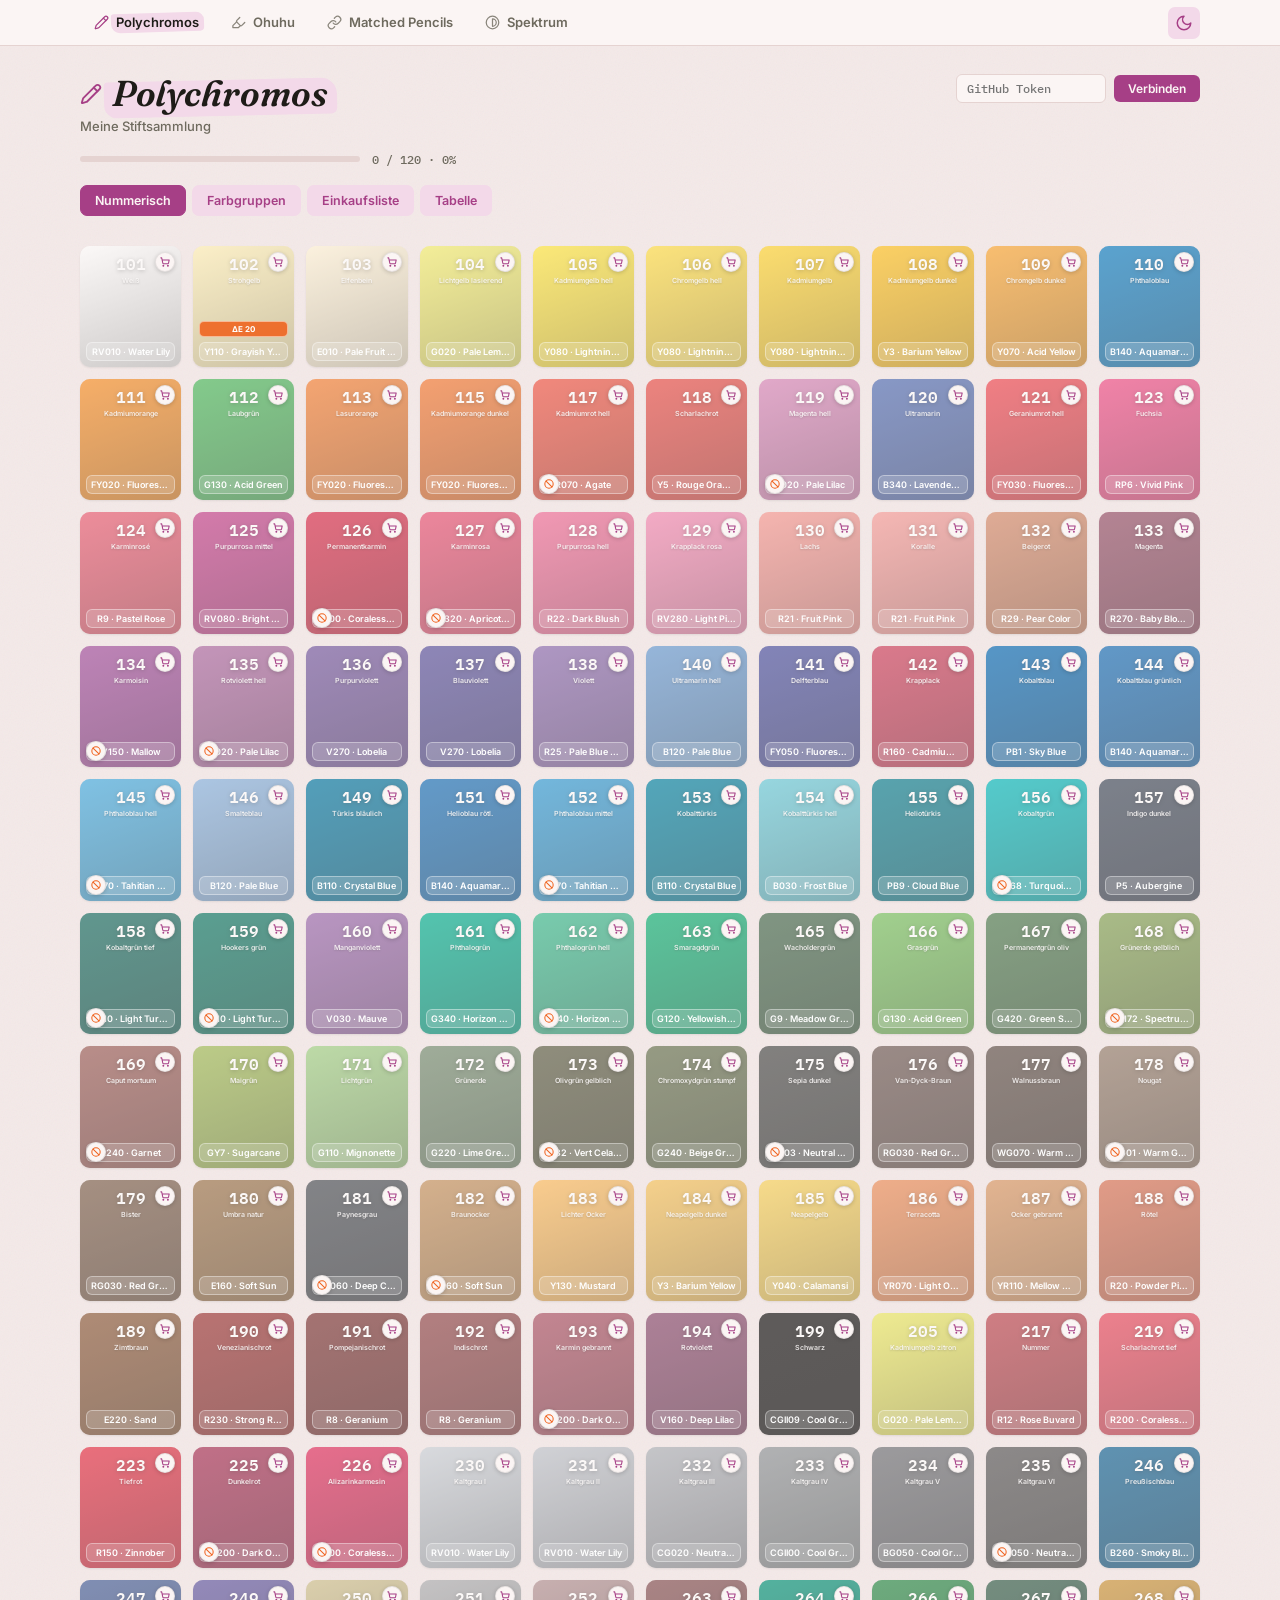
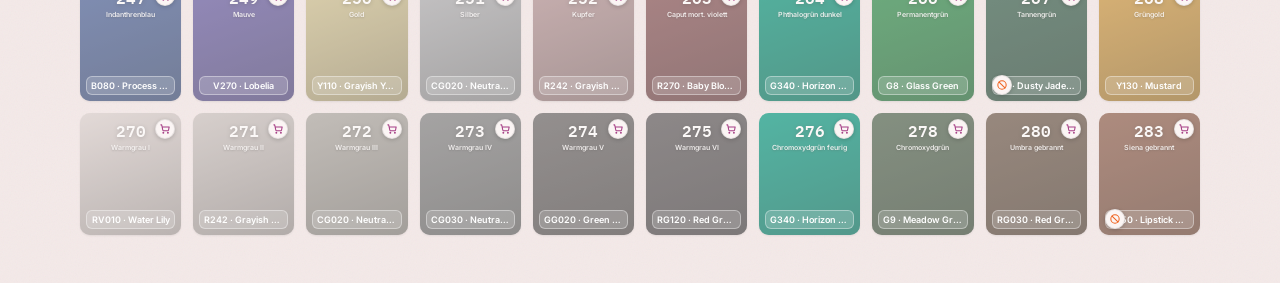
==== commit b96989d6: "feat: add color spectrum page combining Polychromos and Ohuhu New "Spektrum" page lists every Polych" ====
--- a/index.html
+++ b/index.html
@@ -30,6 +30,7 @@
       <a href="./index.html" class="nav-link nav-link--active"><svg width="15" height="15" viewBox="0 0 24 24" fill="none" stroke="currentColor" stroke-width="2" stroke-linecap="round" stroke-linejoin="round"><path d="M21.174 6.812a1 1 0 0 0-3.986-3.987L3.842 16.174a2 2 0 0 0-.5.83l-1.321 4.352a.5.5 0 0 0 .622.622l4.353-1.321a2 2 0 0 0 .83-.497z"/><path d="m15 5 4 4"/></svg><span class="nav-link-text">Polychromos</span></a>
       <a href="./ohuhu.html" class="nav-link nav-link--inactive"><svg width="15" height="15" viewBox="0 0 24 24" fill="none" stroke="currentColor" stroke-width="2" stroke-linecap="round" stroke-linejoin="round"><path d="m9 11-6 6v3h9l3-3"/><path d="m22 12-4.6 4.6a2 2 0 0 1-2.8 0l-5.2-5.2a2 2 0 0 1 0-2.8L14 4"/></svg><span class="nav-link-text">Ohuhu</span></a>
       <a href="./matched-pencils.html" class="nav-link nav-link--inactive"><svg width="15" height="15" viewBox="0 0 24 24" fill="none" stroke="currentColor" stroke-width="2" stroke-linecap="round" stroke-linejoin="round"><path d="M10 13a5 5 0 0 0 7.54.54l3-3a5 5 0 0 0-7.07-7.07l-1.72 1.71"/><path d="M14 11a5 5 0 0 0-7.54-.54l-3 3a5 5 0 0 0 7.07 7.07l1.71-1.71"/></svg><span class="nav-link-text">Matched Pencils</span></a>
+      <a href="./spectrum.html" class="nav-link nav-link--inactive"><svg width="15" height="15" viewBox="0 0 24 24" fill="none" stroke="currentColor" stroke-width="2" stroke-linecap="round" stroke-linejoin="round"><circle cx="12" cy="12" r="10"/><path d="M12 18a6 6 0 0 0 0-12v12z"/></svg><span class="nav-link-text">Spektrum</span></a>
       <button class="theme-toggle" id="themeToggle" aria-label="Dark mode umschalten"></button>
     </div>
   </nav>
--- a/styles.css
+++ b/styles.css
@@ -15,11 +15,14 @@
   --ink-soft:     #6E6A5E;
   --ink-faint:    #9C9788;
 
-  /* accent — named after real pigments */
-  --accent:       #0083C7; /* Zeruleanblau */
-  --accent-soft:  #DCF0FA;
+  /* accent — theme-specific UI hue, named after real pigments. Light = magnolia, dark = blue. */
+  --accent:       #A63F86; /* Chinacridonmagenta */
+  --accent-dark:  #7E2F65;
+  --accent-soft:  #F3D9E9;
+  --accent-on:    #FBF5F4;
+
+  /* warm — semantic warning/status color only (mismatches, out of stock), not UI chrome */
   --accent-warm:  #F0621D; /* Cadmiumorange */
-  --accent-warm-soft: #FBDFCB;
 
   --ok:           #2F9E52;
   --ok-soft:      #DEF3E4;
@@ -132,7 +135,7 @@
   color: var(--ink);
   margin: 0 0 4px;
 }
-.app-title svg { color: var(--accent-warm); flex-shrink: 0; }
+.app-title svg { color: var(--accent); flex-shrink: 0; }
 .app-title-text {
   position: relative;
   display: inline-block;
@@ -145,7 +148,7 @@
   right: -10px;
   top: 6px;
   bottom: -2px;
-  background: #F3D9E9; /* Chinacridonmagenta, sehr blass */
+  background: var(--accent-soft);
   border-radius: 4px 16px 6px 13px;
   transform: rotate(-1.3deg);
   z-index: -1;
@@ -175,7 +178,7 @@
 .progress-fill {
   height: 100%;
   border-radius: 3px;
-  background: linear-gradient(90deg, var(--accent), var(--accent-warm));
+  background: var(--accent);
   transition: width 0.4s ease;
 }
 .progress-label {
@@ -210,15 +213,17 @@
 }
 .toggle-btn--active {
   background: var(--accent);
-  color: var(--paper-raised);
+  color: var(--accent-on);
   border-color: var(--accent);
 }
+.toggle-btn--active:active { background: var(--accent-dark); }
 .toggle-btn--inactive {
-  background: var(--accent-warm-soft);
-  color: var(--accent-warm);
+  background: var(--accent-soft);
+  color: var(--accent);
   border-color: transparent;
 }
 .toggle-btn--inactive:hover { opacity: 0.8; }
+.toggle-btn:active { filter: brightness(0.9); }
 
 /* ── Auth bar ─────────────────────────────────────────────────────────────── */
 .auth-bar {
@@ -252,15 +257,16 @@
 .auth-btn {
   font-size: 11px;
   font-weight: 600;
-  color: var(--accent-warm);
+  color: var(--accent);
   background: transparent;
-  border: 1px solid var(--accent-warm);
+  border: 1px solid var(--accent);
   padding: 5px 11px;
   border-radius: 6px;
   cursor: pointer;
   font-family: var(--font-body);
 }
 .auth-btn:hover { opacity: 0.75; }
+.auth-btn:active { filter: brightness(0.9); }
 .token-input {
   font-size: 12px;
   font-weight: 500;
@@ -280,7 +286,7 @@
 .connect-btn {
   font-size: 12px;
   font-weight: 600;
-  color: var(--paper-raised);
+  color: var(--accent-on);
   background: var(--accent);
   border: none;
   padding: 6px 14px;
@@ -289,6 +295,7 @@
   font-family: var(--font-body);
 }
 .connect-btn:hover { opacity: 0.88; }
+.connect-btn:active { background: var(--accent-dark); }
 
 /* ── Groups ───────────────────────────────────────────────────────────────── */
 .color-group {
@@ -610,8 +617,11 @@
   --ink-soft:     #93989F;
   --ink-faint:    #5F6975;
 
-  --accent:       #4FC1F0;
+  --accent:       #4FC1F0; /* Himmelblau */
+  --accent-dark:  #2E93C4;
   --accent-soft:  #163241;
+  --accent-on:    #10151B;
+
   --accent-warm:  #FF8A4C;
 
   --ok:           #6FCB89;
@@ -620,13 +630,6 @@
   --shadow-sm: 0 1px 2px rgba(0, 0, 0, 0.45);
   --shadow-md: 0 8px 22px rgba(0, 0, 0, 0.55);
 }
-
-:root[data-theme="dark"] .toggle-btn--active { color: #10151b; }
-:root[data-theme="dark"] .connect-btn { color: #10151b; }
-:root[data-theme="dark"] .app-title-text::before { background: rgba(255, 138, 76, 0.22); }
-:root[data-theme="dark"] .nav-link--active .nav-link-text::before { background: rgba(79, 193, 240, 0.2); }
-:root[data-theme="dark"] .toggle-btn--inactive,
-:root[data-theme="dark"] .theme-toggle { background: rgba(255, 138, 76, 0.16); }
 
 :root[data-theme="dark"] .tile-ohuhu option,
 :root[data-theme="dark"] .tile-ohuhu optgroup {
@@ -637,8 +640,8 @@
 /* ── Theme toggle ──────────────────────────────────────────────────────────── */
 .theme-toggle {
   margin-left: auto;
-  background: var(--accent-warm-soft);
-  color: var(--accent-warm);
+  background: var(--accent-soft);
+  color: var(--accent);
   border: 1px solid transparent;
   border-radius: 7px;
   width: 32px;
@@ -651,6 +654,7 @@
   flex-shrink: 0;
 }
 .theme-toggle:hover { opacity: 0.8; }
+.theme-toggle:active { filter: brightness(0.9); }
 
 /* ── Table view ───────────────────────────────────────────────────────────── */
 .table-scroll {
@@ -710,6 +714,75 @@
 .table-icon-btn--active { color: var(--accent); }
 .table-icon-btn--green  { color: var(--ok); }
 .table-lf { font-size: 11px; white-space: nowrap; }
+.source-badge {
+  display: inline-block;
+  padding: 2px 8px;
+  border-radius: 5px;
+  font-size: 10.5px;
+  font-weight: 700;
+  text-transform: uppercase;
+  letter-spacing: 0.04em;
+  white-space: nowrap;
+}
+.source-badge--polychromos { background: var(--accent-soft); color: var(--accent); }
+.source-badge--ohuhu { background: var(--line); color: var(--accent-warm); }
+.table-section-row td {
+  padding: 10px 10px 5px;
+  border-bottom: none;
+  font-size: 11px;
+  font-weight: 700;
+  text-transform: uppercase;
+  letter-spacing: 0.08em;
+  color: var(--ink-soft);
+}
+.table-section-row:not(:first-child) td { padding-top: 20px; }
+
+/* ── Mode switch ──────────────────────────────────────────────────────────── */
+.mode-switch {
+  display: inline-flex;
+  align-items: center;
+  gap: 10px;
+  cursor: pointer;
+  margin-bottom: 12px;
+  user-select: none;
+}
+.mode-switch-label {
+  font-size: 12.5px;
+  font-weight: 600;
+  color: var(--ink-soft);
+  transition: color 0.15s;
+}
+.mode-switch-label--active { color: var(--accent); }
+.mode-switch-toggle { position: relative; display: inline-flex; }
+.mode-switch-toggle input {
+  position: absolute;
+  opacity: 0;
+  width: 100%;
+  height: 100%;
+  margin: 0;
+  cursor: pointer;
+}
+.mode-switch-track {
+  display: block;
+  width: 38px;
+  height: 22px;
+  border-radius: 11px;
+  background: var(--line);
+  transition: background 0.2s;
+}
+.mode-switch-thumb {
+  display: block;
+  width: 16px;
+  height: 16px;
+  margin: 3px;
+  border-radius: 50%;
+  background: var(--paper-raised);
+  box-shadow: var(--shadow-sm);
+  transition: transform 0.2s;
+}
+.mode-switch-toggle input:checked + .mode-switch-track { background: var(--accent); }
+.mode-switch-toggle input:checked + .mode-switch-track .mode-switch-thumb { transform: translateX(16px); }
+.mode-switch-toggle input:focus-visible + .mode-switch-track { outline: 2px solid var(--accent); outline-offset: 2px; }
 
 /* ── Tooltips ─────────────────────────────────────────────────────────────── */
 [data-tooltip]::after {
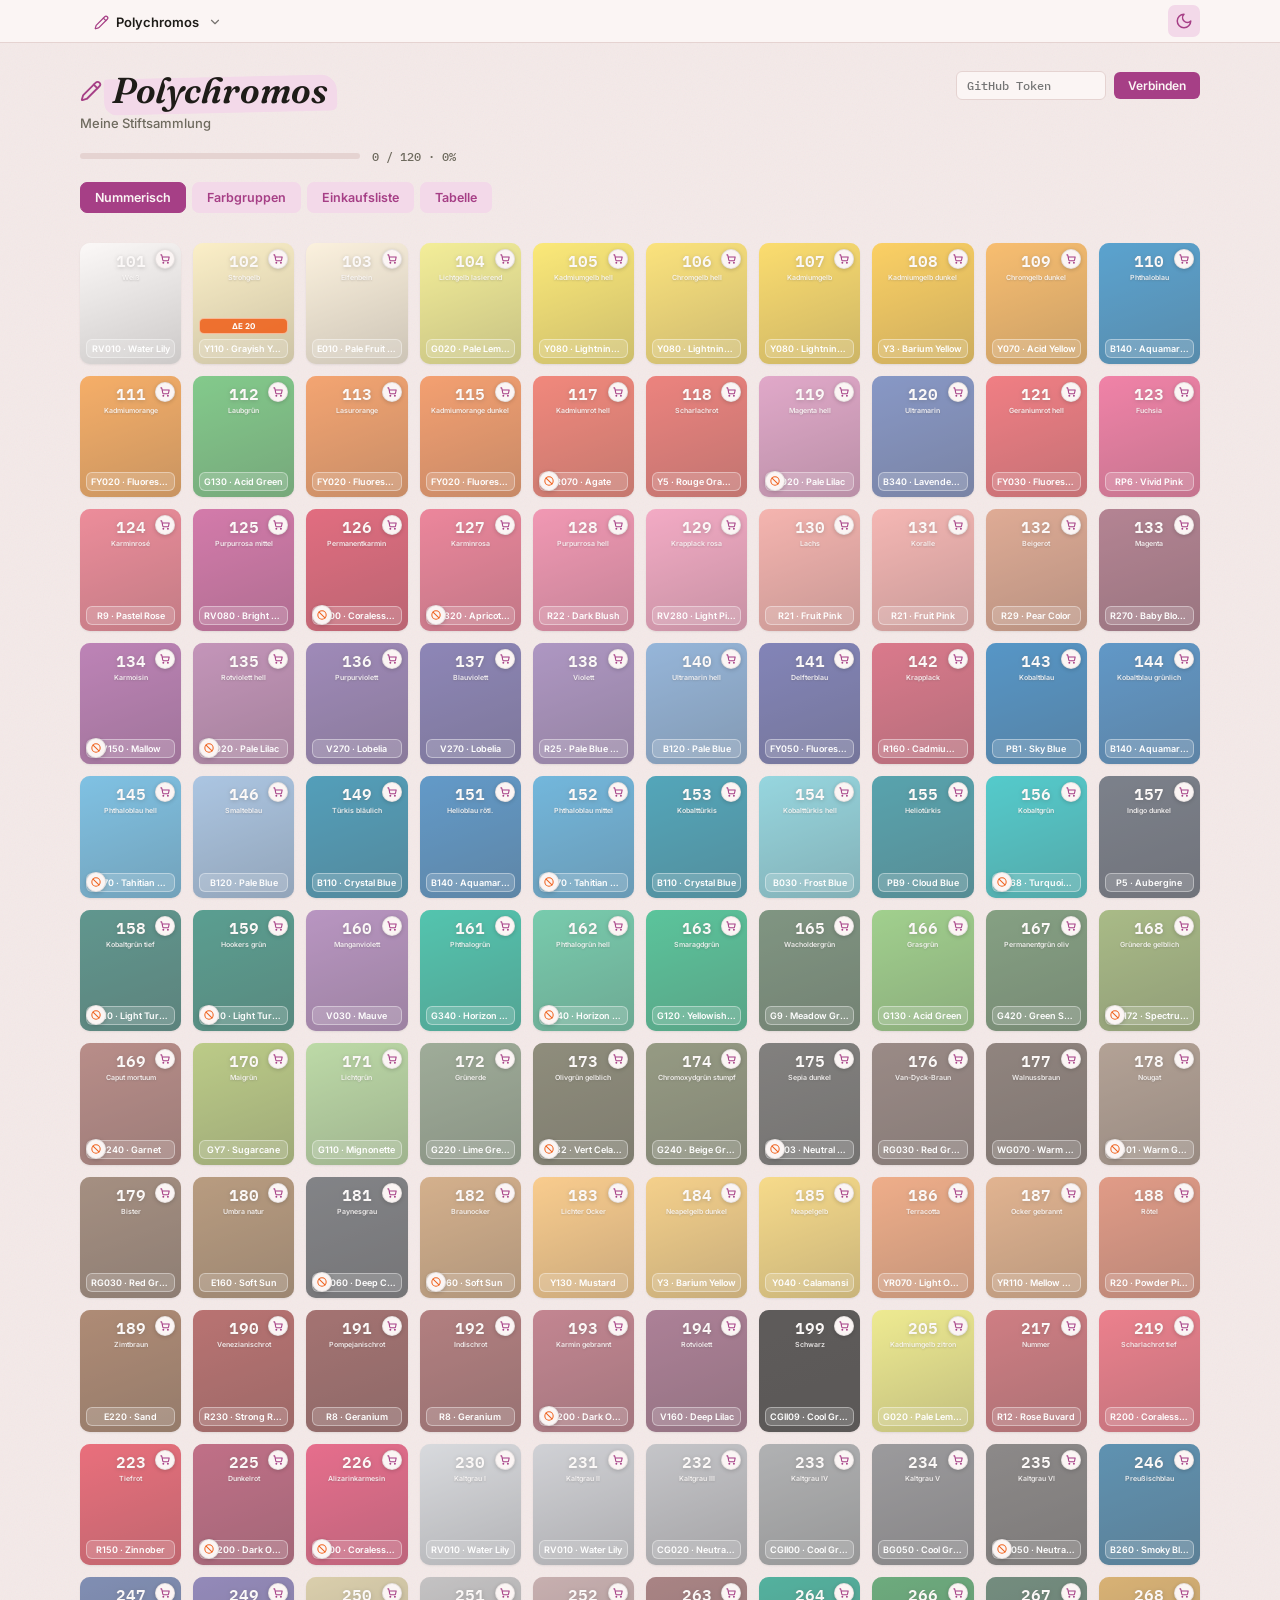
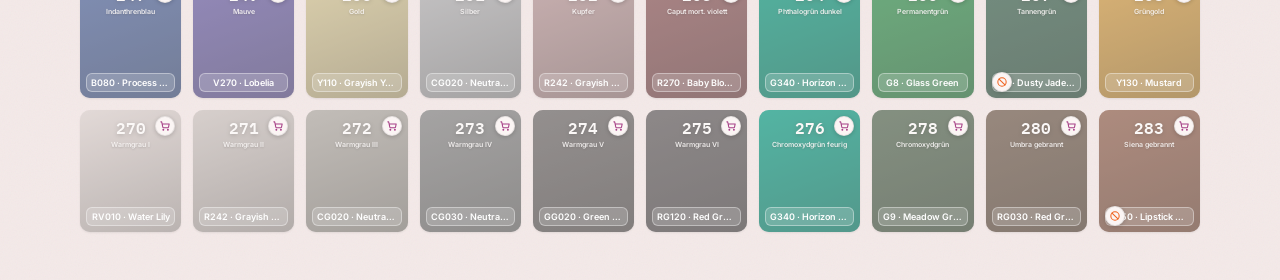
==== commit f743754b: "feat: implement navigation dropdown for Polychromos, Ohuhu, and Matched Pencils pages" ====
--- a/index.html
+++ b/index.html
@@ -27,13 +27,36 @@
 <body>
   <nav class="app-nav">
     <div class="nav-inner">
-      <a href="./index.html" class="nav-link nav-link--active"><svg width="15" height="15" viewBox="0 0 24 24" fill="none" stroke="currentColor" stroke-width="2" stroke-linecap="round" stroke-linejoin="round"><path d="M21.174 6.812a1 1 0 0 0-3.986-3.987L3.842 16.174a2 2 0 0 0-.5.83l-1.321 4.352a.5.5 0 0 0 .622.622l4.353-1.321a2 2 0 0 0 .83-.497z"/><path d="m15 5 4 4"/></svg><span class="nav-link-text">Polychromos</span></a>
-      <a href="./ohuhu.html" class="nav-link nav-link--inactive"><svg width="15" height="15" viewBox="0 0 24 24" fill="none" stroke="currentColor" stroke-width="2" stroke-linecap="round" stroke-linejoin="round"><path d="m9 11-6 6v3h9l3-3"/><path d="m22 12-4.6 4.6a2 2 0 0 1-2.8 0l-5.2-5.2a2 2 0 0 1 0-2.8L14 4"/></svg><span class="nav-link-text">Ohuhu</span></a>
-      <a href="./matched-pencils.html" class="nav-link nav-link--inactive"><svg width="15" height="15" viewBox="0 0 24 24" fill="none" stroke="currentColor" stroke-width="2" stroke-linecap="round" stroke-linejoin="round"><path d="M10 13a5 5 0 0 0 7.54.54l3-3a5 5 0 0 0-7.07-7.07l-1.72 1.71"/><path d="M14 11a5 5 0 0 0-7.54-.54l-3 3a5 5 0 0 0 7.07 7.07l1.71-1.71"/></svg><span class="nav-link-text">Matched Pencils</span></a>
-      <a href="./spectrum.html" class="nav-link nav-link--inactive"><svg width="15" height="15" viewBox="0 0 24 24" fill="none" stroke="currentColor" stroke-width="2" stroke-linecap="round" stroke-linejoin="round"><circle cx="12" cy="12" r="10"/><path d="M12 18a6 6 0 0 0 0-12v12z"/></svg><span class="nav-link-text">Spektrum</span></a>
+      <details class="nav-dropdown" id="navDropdown">
+        <summary class="nav-current">
+          <svg width="15" height="15" viewBox="0 0 24 24" fill="none" stroke="currentColor" stroke-width="2" stroke-linecap="round" stroke-linejoin="round"><path d="M21.174 6.812a1 1 0 0 0-3.986-3.987L3.842 16.174a2 2 0 0 0-.5.83l-1.321 4.352a.5.5 0 0 0 .622.622l4.353-1.321a2 2 0 0 0 .83-.497z"/><path d="m15 5 4 4"/></svg>
+          <span class="nav-link-text">Polychromos</span>
+          <svg class="nav-chevron" width="14" height="14" viewBox="0 0 24 24" fill="none" stroke="currentColor" stroke-width="2" stroke-linecap="round" stroke-linejoin="round"><path d="m6 9 6 6 6-6"/></svg>
+        </summary>
+        <div class="nav-dropdown-list">
+        <a href="./index.html" class="nav-link nav-link--active"><svg width="15" height="15" viewBox="0 0 24 24" fill="none" stroke="currentColor" stroke-width="2" stroke-linecap="round" stroke-linejoin="round"><path d="M21.174 6.812a1 1 0 0 0-3.986-3.987L3.842 16.174a2 2 0 0 0-.5.83l-1.321 4.352a.5.5 0 0 0 .622.622l4.353-1.321a2 2 0 0 0 .83-.497z"/><path d="m15 5 4 4"/></svg><span class="nav-link-text">Polychromos</span></a>
+        <a href="./ohuhu.html" class="nav-link nav-link--inactive"><svg width="15" height="15" viewBox="0 0 24 24" fill="none" stroke="currentColor" stroke-width="2" stroke-linecap="round" stroke-linejoin="round"><path d="m9 11-6 6v3h9l3-3"/><path d="m22 12-4.6 4.6a2 2 0 0 1-2.8 0l-5.2-5.2a2 2 0 0 1 0-2.8L14 4"/></svg><span class="nav-link-text">Ohuhu</span></a>
+        <a href="./matched-pencils.html" class="nav-link nav-link--inactive"><svg width="15" height="15" viewBox="0 0 24 24" fill="none" stroke="currentColor" stroke-width="2" stroke-linecap="round" stroke-linejoin="round"><path d="M10 13a5 5 0 0 0 7.54.54l3-3a5 5 0 0 0-7.07-7.07l-1.72 1.71"/><path d="M14 11a5 5 0 0 0-7.54-.54l-3 3a5 5 0 0 0 7.07 7.07l1.71-1.71"/></svg><span class="nav-link-text">Matched Pencils</span></a>
+        <a href="./spectrum.html" class="nav-link nav-link--inactive"><svg width="15" height="15" viewBox="0 0 24 24" fill="none" stroke="currentColor" stroke-width="2" stroke-linecap="round" stroke-linejoin="round"><circle cx="12" cy="12" r="10"/><path d="M12 18a6 6 0 0 0 0-12v12z"/></svg><span class="nav-link-text">Spektrum</span></a>
+        </div>
+      </details>
       <button class="theme-toggle" id="themeToggle" aria-label="Dark mode umschalten"></button>
     </div>
   </nav>
+  <script>
+    (function(){
+      const dd = document.getElementById('navDropdown');
+      document.addEventListener('click', (e) => {
+        if (dd.open && !dd.contains(e.target)) dd.open = false;
+      });
+      dd.addEventListener('click', (e) => {
+        if (e.target.closest('a')) dd.open = false;
+      });
+      document.addEventListener('keydown', (e) => {
+        if (e.key === 'Escape') dd.open = false;
+      });
+    })();
+  </script>
   <div id="app" class="app-inner"></div>
 
   <script>
--- a/styles.css
+++ b/styles.css
@@ -100,6 +100,48 @@
   z-index: -1;
 }
 .nav-link--inactive:hover { color: var(--ink); }
+
+/* ── Nav dropdown ─────────────────────────────────────────────────────────── */
+.nav-dropdown { position: relative; }
+.nav-current {
+  display: flex;
+  align-items: center;
+  gap: 7px;
+  padding: 14px 14px 12px;
+  font-family: var(--font-body);
+  font-size: 13px;
+  font-weight: 600;
+  color: var(--ink);
+  cursor: pointer;
+  user-select: none;
+  list-style: none;
+}
+.nav-current::marker { content: ''; }
+.nav-current::-webkit-details-marker { display: none; }
+.nav-current svg:first-child { color: var(--accent); opacity: 1; flex-shrink: 0; }
+.nav-chevron { opacity: 0.6; transition: transform 0.15s; margin-left: 2px; }
+.nav-dropdown[open] .nav-chevron { transform: rotate(180deg); }
+.nav-dropdown[open] .nav-current { color: var(--accent); }
+.nav-dropdown-list {
+  position: absolute;
+  top: 100%;
+  left: 0;
+  margin-top: 4px;
+  min-width: 190px;
+  background: var(--paper-raised);
+  border: 1px solid var(--line);
+  border-radius: 10px;
+  box-shadow: var(--shadow-md);
+  padding: 6px;
+  display: flex;
+  flex-direction: column;
+  gap: 2px;
+  z-index: 60;
+}
+.nav-dropdown-list .nav-link { padding: 9px 10px; border-bottom: none; border-radius: 6px; }
+.nav-dropdown-list .nav-link--active { background: var(--accent-soft); }
+.nav-dropdown-list .nav-link--active .nav-link-text::before { display: none; }
+.nav-dropdown-list .nav-link--inactive:hover { background: var(--line); color: var(--ink); }
 
 /* ── App shell ────────────────────────────────────────────────────────────── */
 .app-inner {
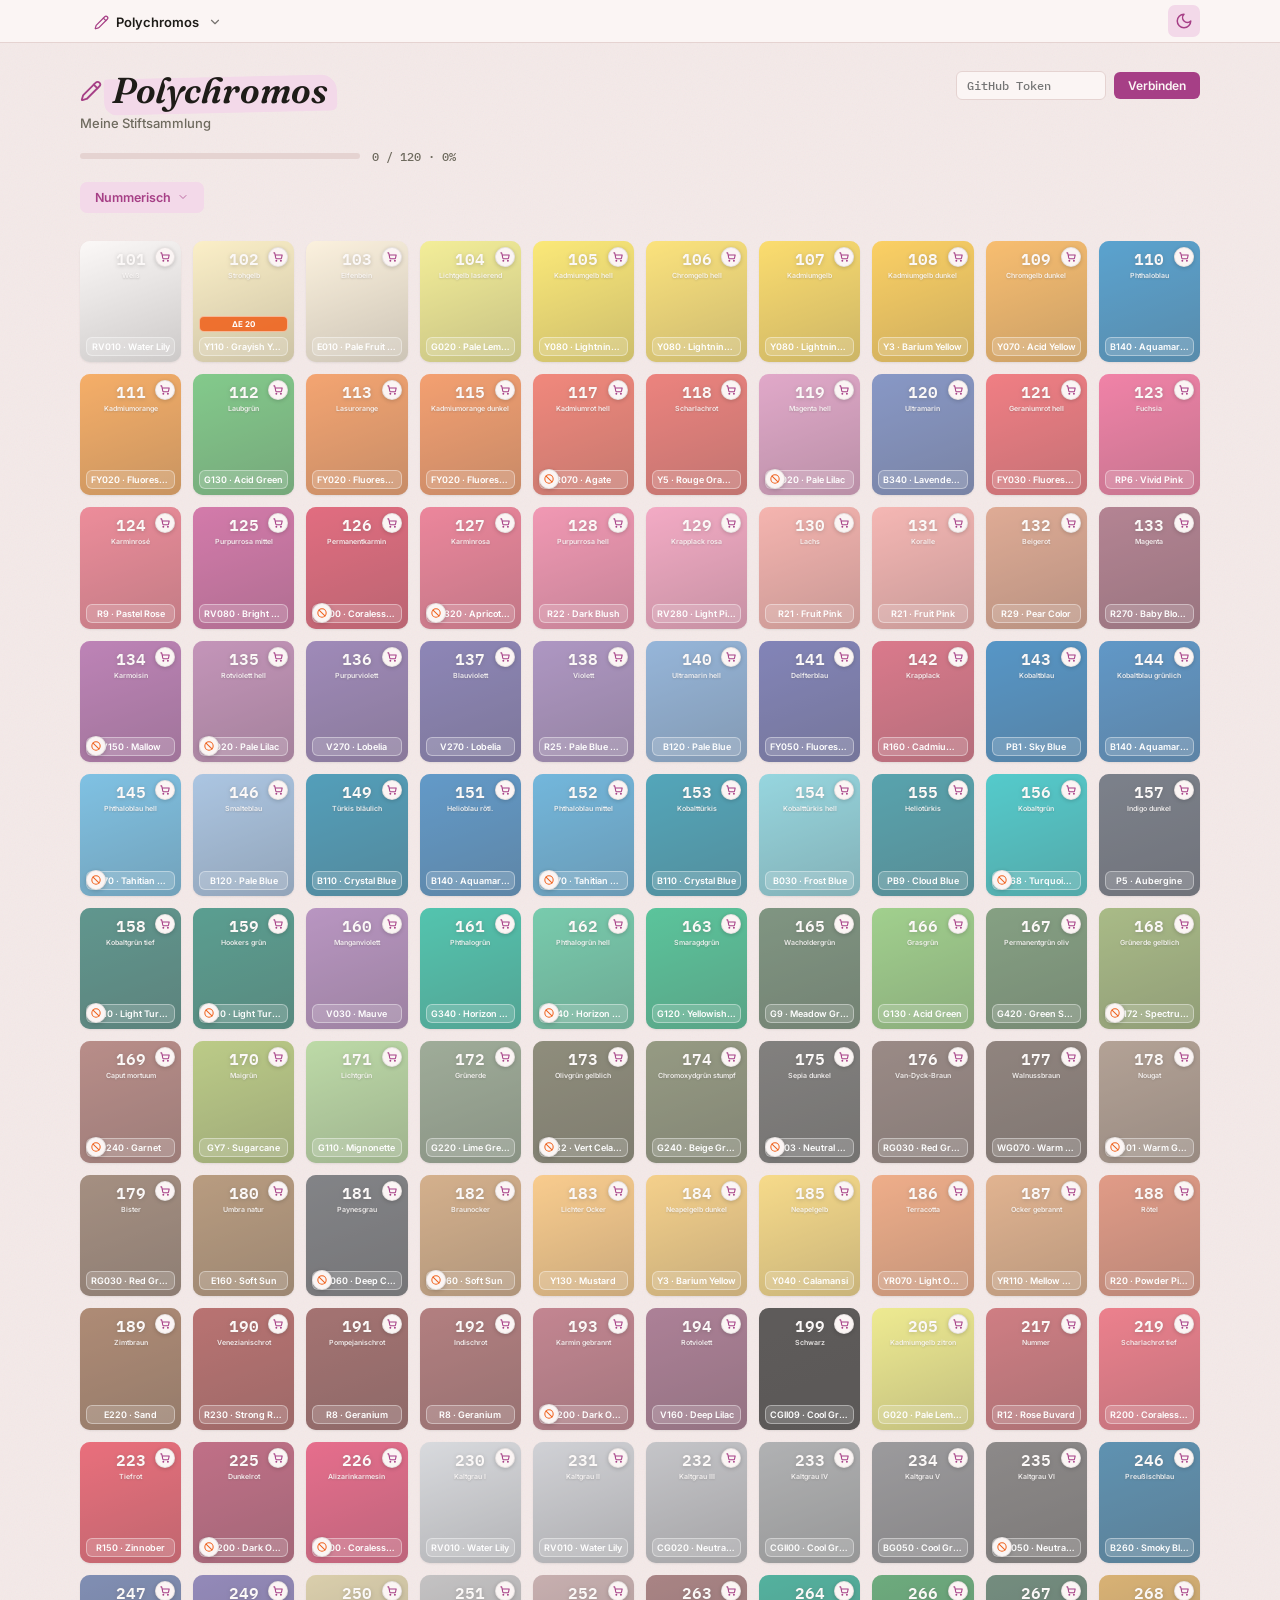
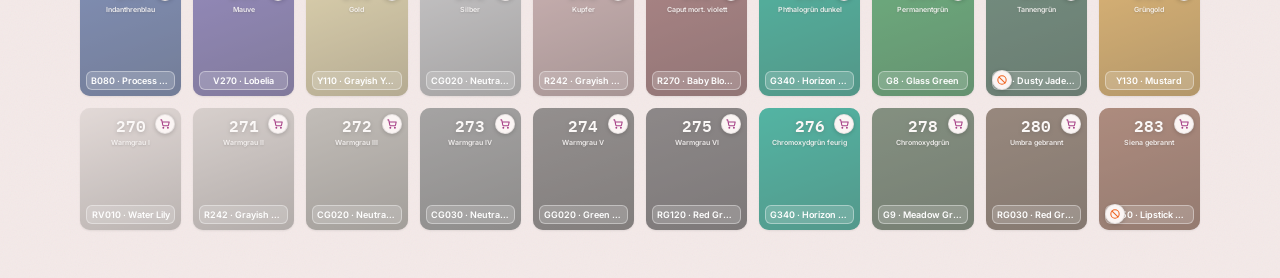
==== commit ca679cdb: "feat: implement dropdown view selectors for improved navigation across pages" ====
--- a/index.html
+++ b/index.html
@@ -55,6 +55,11 @@
       document.addEventListener('keydown', (e) => {
         if (e.key === 'Escape') dd.open = false;
       });
+      document.addEventListener('click', (e) => {
+        document.querySelectorAll('.view-select[open]').forEach(vs => {
+          if (!vs.contains(e.target)) vs.open = false;
+        });
+      });
     })();
   </script>
   <div id="app" class="app-inner"></div>
@@ -66,6 +71,7 @@
     const ICON_SYNCING = `<svg width="11" height="11" viewBox="0 0 24 24" fill="none" stroke="currentColor" stroke-width="2.5" stroke-linecap="round" stroke-linejoin="round"><path d="M21 12a9 9 0 1 1-2.64-6.36"/><path d="M21 3v6h-6"/></svg>`;
     const ICON_CLOUD = `<svg width="11" height="11" viewBox="0 0 24 24" fill="none" stroke="currentColor" stroke-width="2.5" stroke-linecap="round" stroke-linejoin="round"><path d="M17.5 19H9a7 7 0 1 1 6.71-9h.79a4.5 4.5 0 1 1 0 9z"/></svg>`;
     const ICON_WARN = `<svg width="11" height="11" viewBox="0 0 24 24" fill="none" stroke="currentColor" stroke-width="2.5" stroke-linecap="round" stroke-linejoin="round"><path d="m21.73 18-8-14a2 2 0 0 0-3.48 0l-8 14A2 2 0 0 0 4 21h16a2 2 0 0 0 1.73-3Z"/><line x1="12" y1="9" x2="12" y2="13"/><line x1="12" y1="17" x2="12.01" y2="17"/></svg>`;
+    const ICON_CHEVRON = `<svg width="12" height="12" viewBox="0 0 24 24" fill="none" stroke="currentColor" stroke-width="2" stroke-linecap="round" stroke-linejoin="round"><path d="m6 9 6 6 6-6"/></svg>`;
 
     function darken(hex, amount = 0.72) {
       const r = parseInt(hex.slice(1,3), 16);
@@ -374,6 +380,8 @@
     function renderHeader() {
       const count = ownedCount();
       const pct = Math.round(count / PENCILS.length * 100);
+      const wishlistLabel = `Einkaufsliste${wishlistCount() ? ` (${wishlistCount()})` : ''}`;
+      const viewLabels = { numeric: 'Nummerisch', groups: 'Farbgruppen', wishlist: wishlistLabel, table: 'Tabelle' };
       return `
         <div class="app-header">
           <div class="header-top">
@@ -387,12 +395,18 @@
             <div class="progress-bar"><div class="progress-fill" style="width:${pct}%"></div></div>
             <span class="progress-label">${count} / ${PENCILS.length} · ${pct}%</span>
           </div>
-          <div class="view-toggle">
-            <button id="btn-numeric"  class="toggle-btn" onclick="setView('numeric')">Nummerisch</button>
-            <button id="btn-groups"   class="toggle-btn" onclick="setView('groups')">Farbgruppen</button>
-            <button id="btn-wishlist" class="toggle-btn" onclick="setView('wishlist')">Einkaufsliste${wishlistCount() ? ` (${wishlistCount()})` : ''}</button>
-            <button id="btn-table"    class="toggle-btn" onclick="setView('table')">Tabelle</button>
-          </div>
+          <details class="view-select">
+            <summary class="view-select-current">
+              <span>${viewLabels[currentView]}</span>
+              ${ICON_CHEVRON}
+            </summary>
+            <div class="view-select-list">
+              <button class="${currentView === 'numeric'  ? 'active' : ''}" onclick="setView('numeric')">Nummerisch</button>
+              <button class="${currentView === 'groups'   ? 'active' : ''}" onclick="setView('groups')">Farbgruppen</button>
+              <button class="${currentView === 'wishlist' ? 'active' : ''}" onclick="setView('wishlist')">${wishlistLabel}</button>
+              <button class="${currentView === 'table'    ? 'active' : ''}" onclick="setView('table')">Tabelle</button>
+            </div>
+          </details>
         </div>`;
     }
 
@@ -502,10 +516,6 @@
          currentView === 'wishlist' ? renderShoppingList() :
          currentView === 'table'    ? renderTable() :
          renderNumeric());
-      document.getElementById('btn-numeric').className  = `toggle-btn toggle-btn--${currentView === 'numeric'  ? 'active' : 'inactive'}`;
-      document.getElementById('btn-groups').className   = `toggle-btn toggle-btn--${currentView === 'groups'   ? 'active' : 'inactive'}`;
-      document.getElementById('btn-wishlist').className = `toggle-btn toggle-btn--${currentView === 'wishlist' ? 'active' : 'inactive'}`;
-      document.getElementById('btn-table').className    = `toggle-btn toggle-btn--${currentView === 'table'    ? 'active' : 'inactive'}`;
     }
 
     renderAll();
--- a/styles.css
+++ b/styles.css
@@ -154,7 +154,6 @@
 /* ── Header ───────────────────────────────────────────────────────────────── */
 .app-header {
   margin-bottom: 28px;
-  overflow-x: hidden;
 }
 
 .header-top {
@@ -164,6 +163,7 @@
   gap: 16px;
   margin-bottom: 18px;
   flex-wrap: wrap;
+  overflow-x: hidden;
 }
 
 .app-title {
@@ -266,6 +266,61 @@
 }
 .toggle-btn--inactive:hover { opacity: 0.8; }
 .toggle-btn:active { filter: brightness(0.9); }
+
+/* ── View select (dropdown filter group) ─────────────────────────────────── */
+.view-select { position: relative; display: inline-block; }
+.view-select-current {
+  display: inline-flex;
+  align-items: center;
+  gap: 6px;
+  padding: 7px 14px;
+  border-radius: 7px;
+  font-size: 12.5px;
+  font-weight: 600;
+  font-family: var(--font-body);
+  background: var(--accent-soft);
+  color: var(--accent);
+  border: 1px solid transparent;
+  cursor: pointer;
+  user-select: none;
+  list-style: none;
+}
+.view-select-current::marker { content: ''; }
+.view-select-current::-webkit-details-marker { display: none; }
+.view-select-current svg { opacity: 0.7; transition: transform 0.15s; flex-shrink: 0; }
+.view-select[open] .view-select-current svg { transform: rotate(180deg); }
+.view-select-list {
+  position: absolute;
+  top: 100%;
+  left: 0;
+  margin-top: 4px;
+  min-width: 200px;
+  background: var(--paper-raised);
+  border: 1px solid var(--line);
+  border-radius: 10px;
+  box-shadow: var(--shadow-md);
+  padding: 6px;
+  display: flex;
+  flex-direction: column;
+  gap: 2px;
+  z-index: 40;
+}
+.view-select-list button {
+  display: block;
+  width: 100%;
+  text-align: left;
+  padding: 8px 10px;
+  border-radius: 6px;
+  border: none;
+  background: transparent;
+  font-family: var(--font-body);
+  font-size: 13px;
+  font-weight: 600;
+  color: var(--ink-soft);
+  cursor: pointer;
+}
+.view-select-list button:hover { background: var(--line); color: var(--ink); }
+.view-select-list button.active { background: var(--accent-soft); color: var(--accent); }
 
 /* ── Auth bar ─────────────────────────────────────────────────────────────── */
 .auth-bar {
